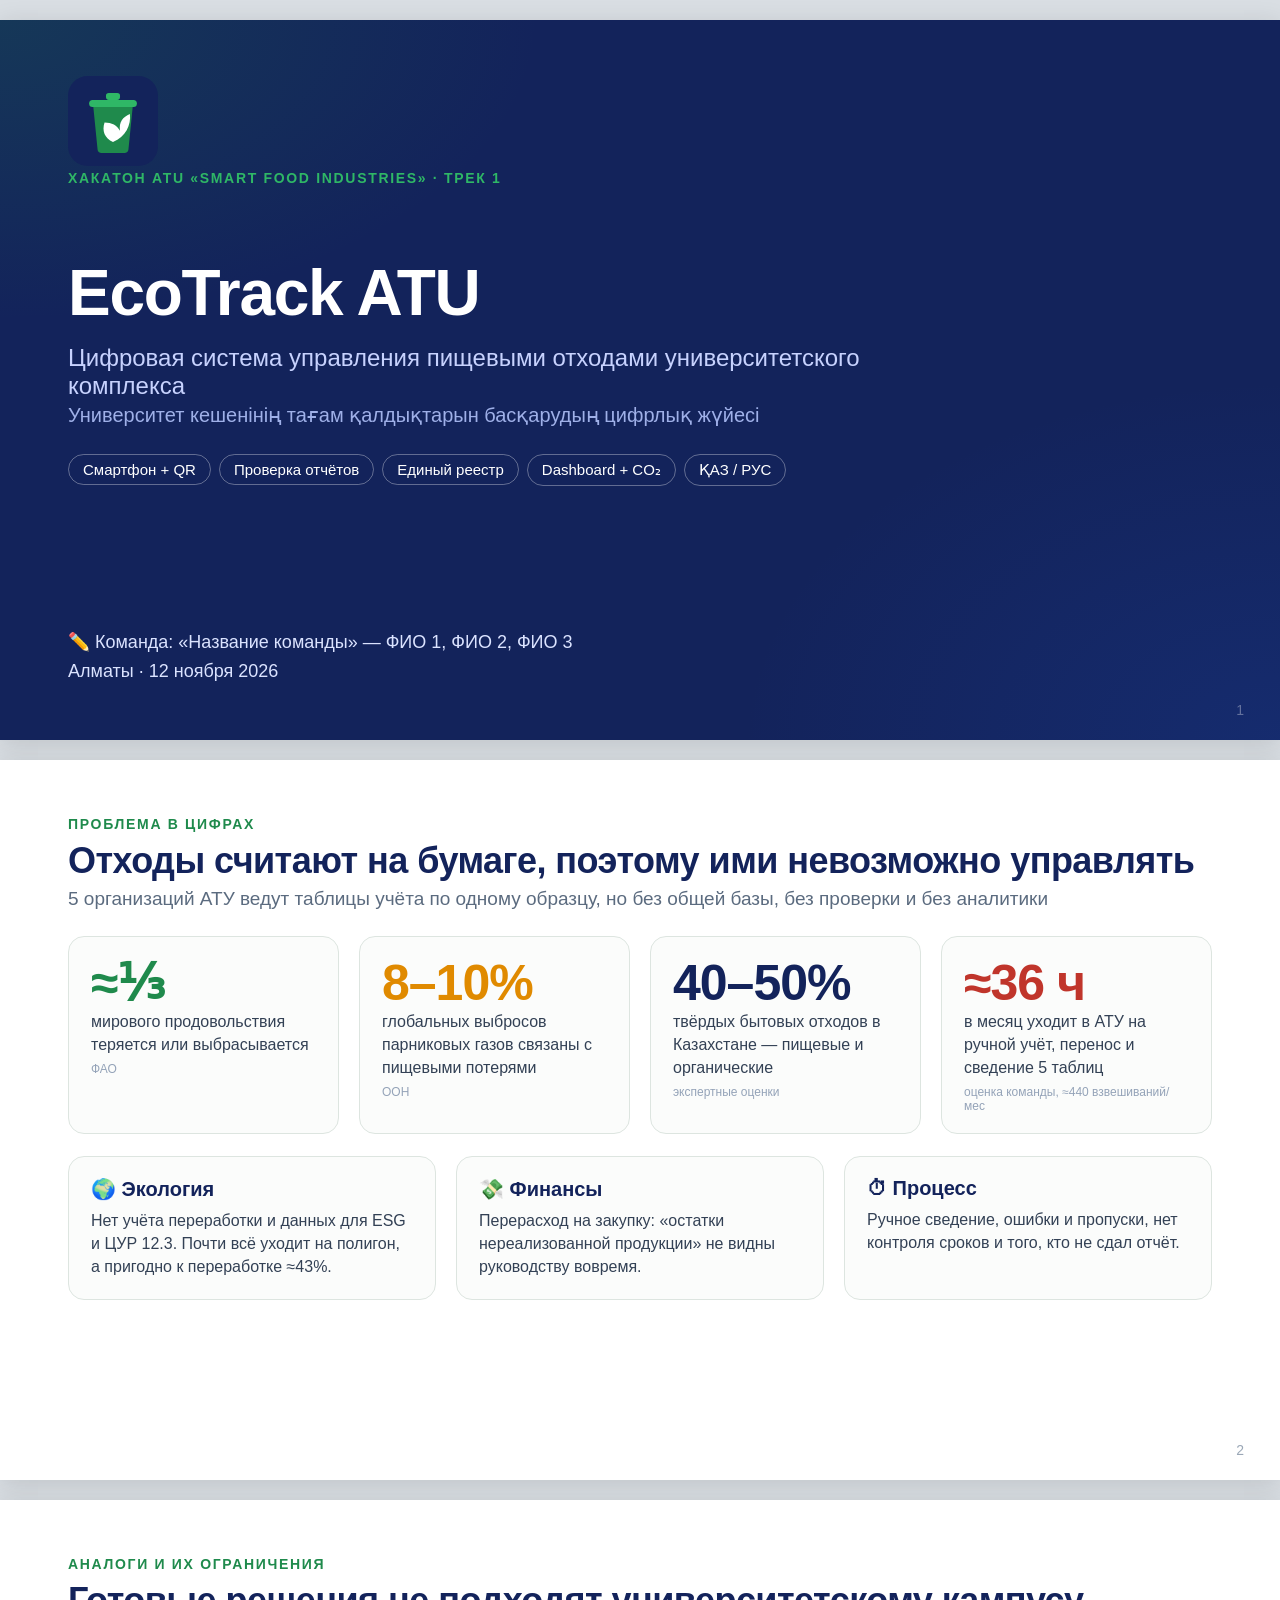
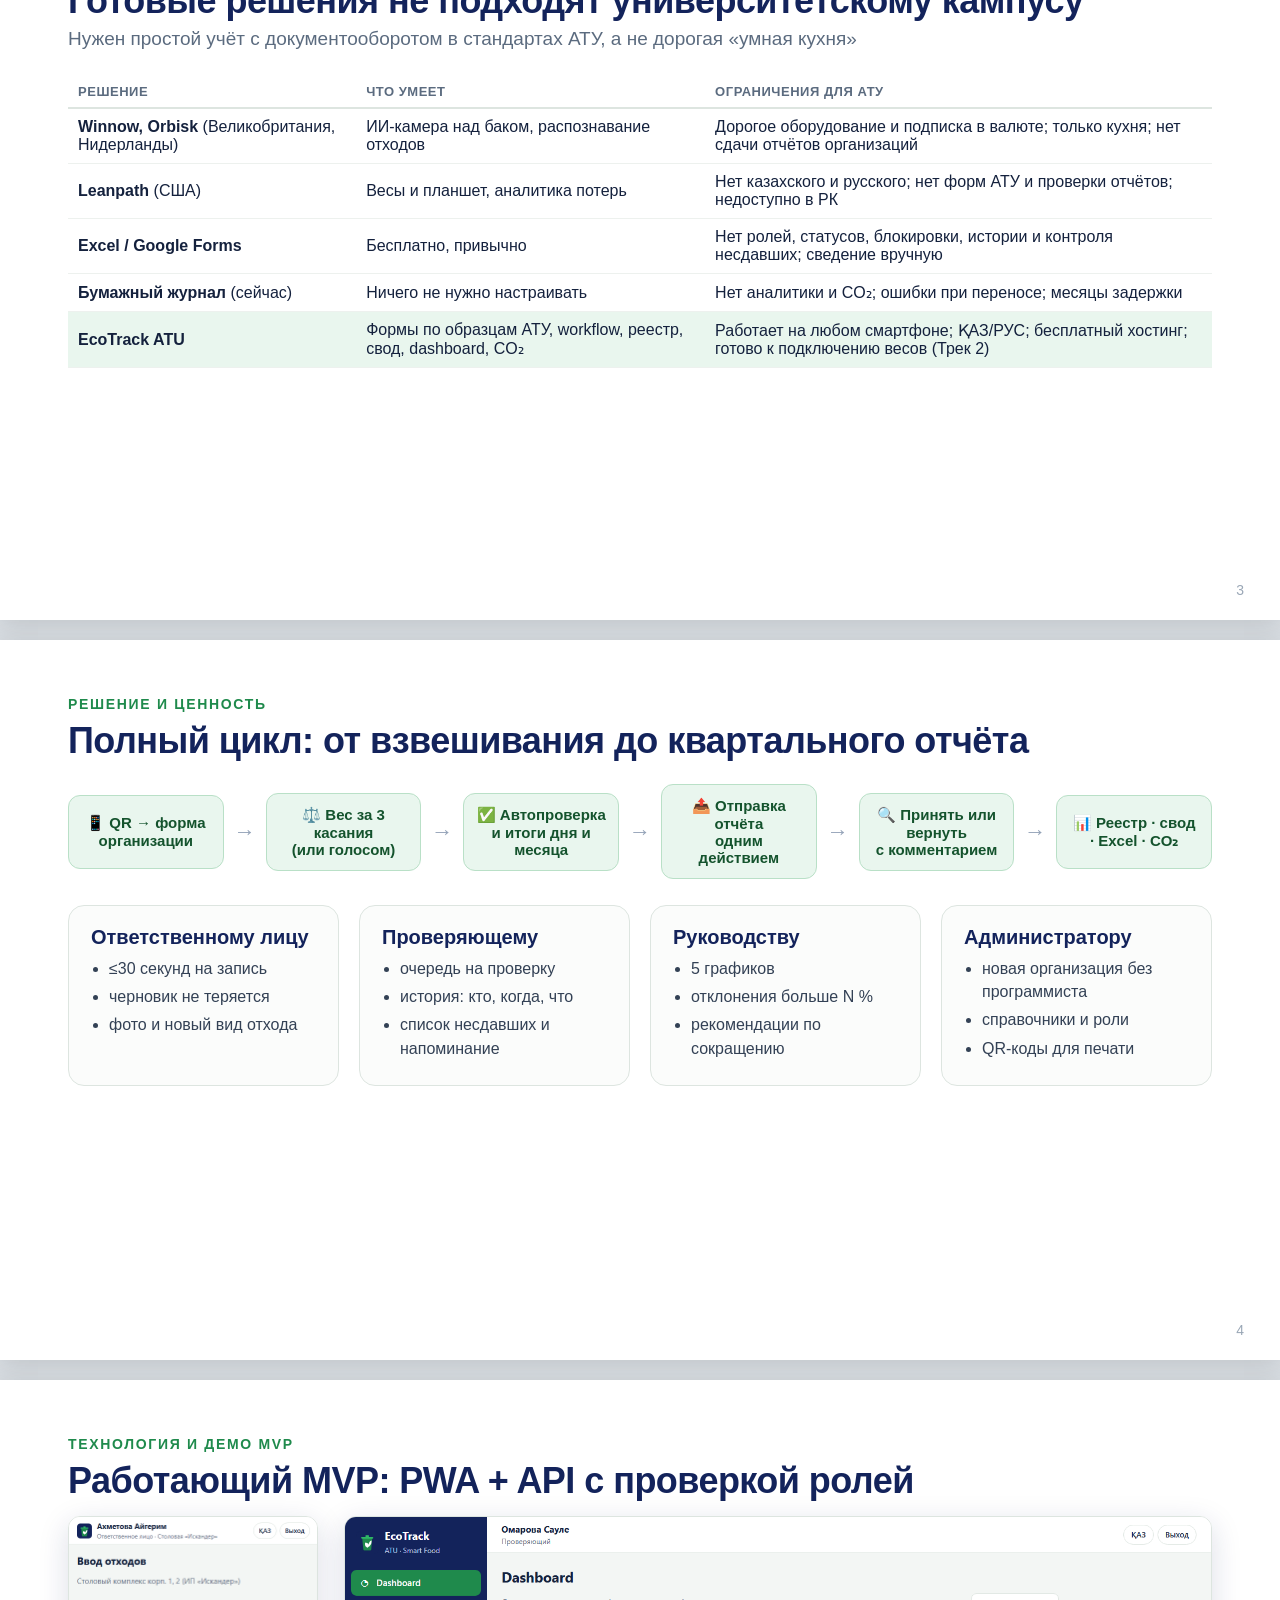
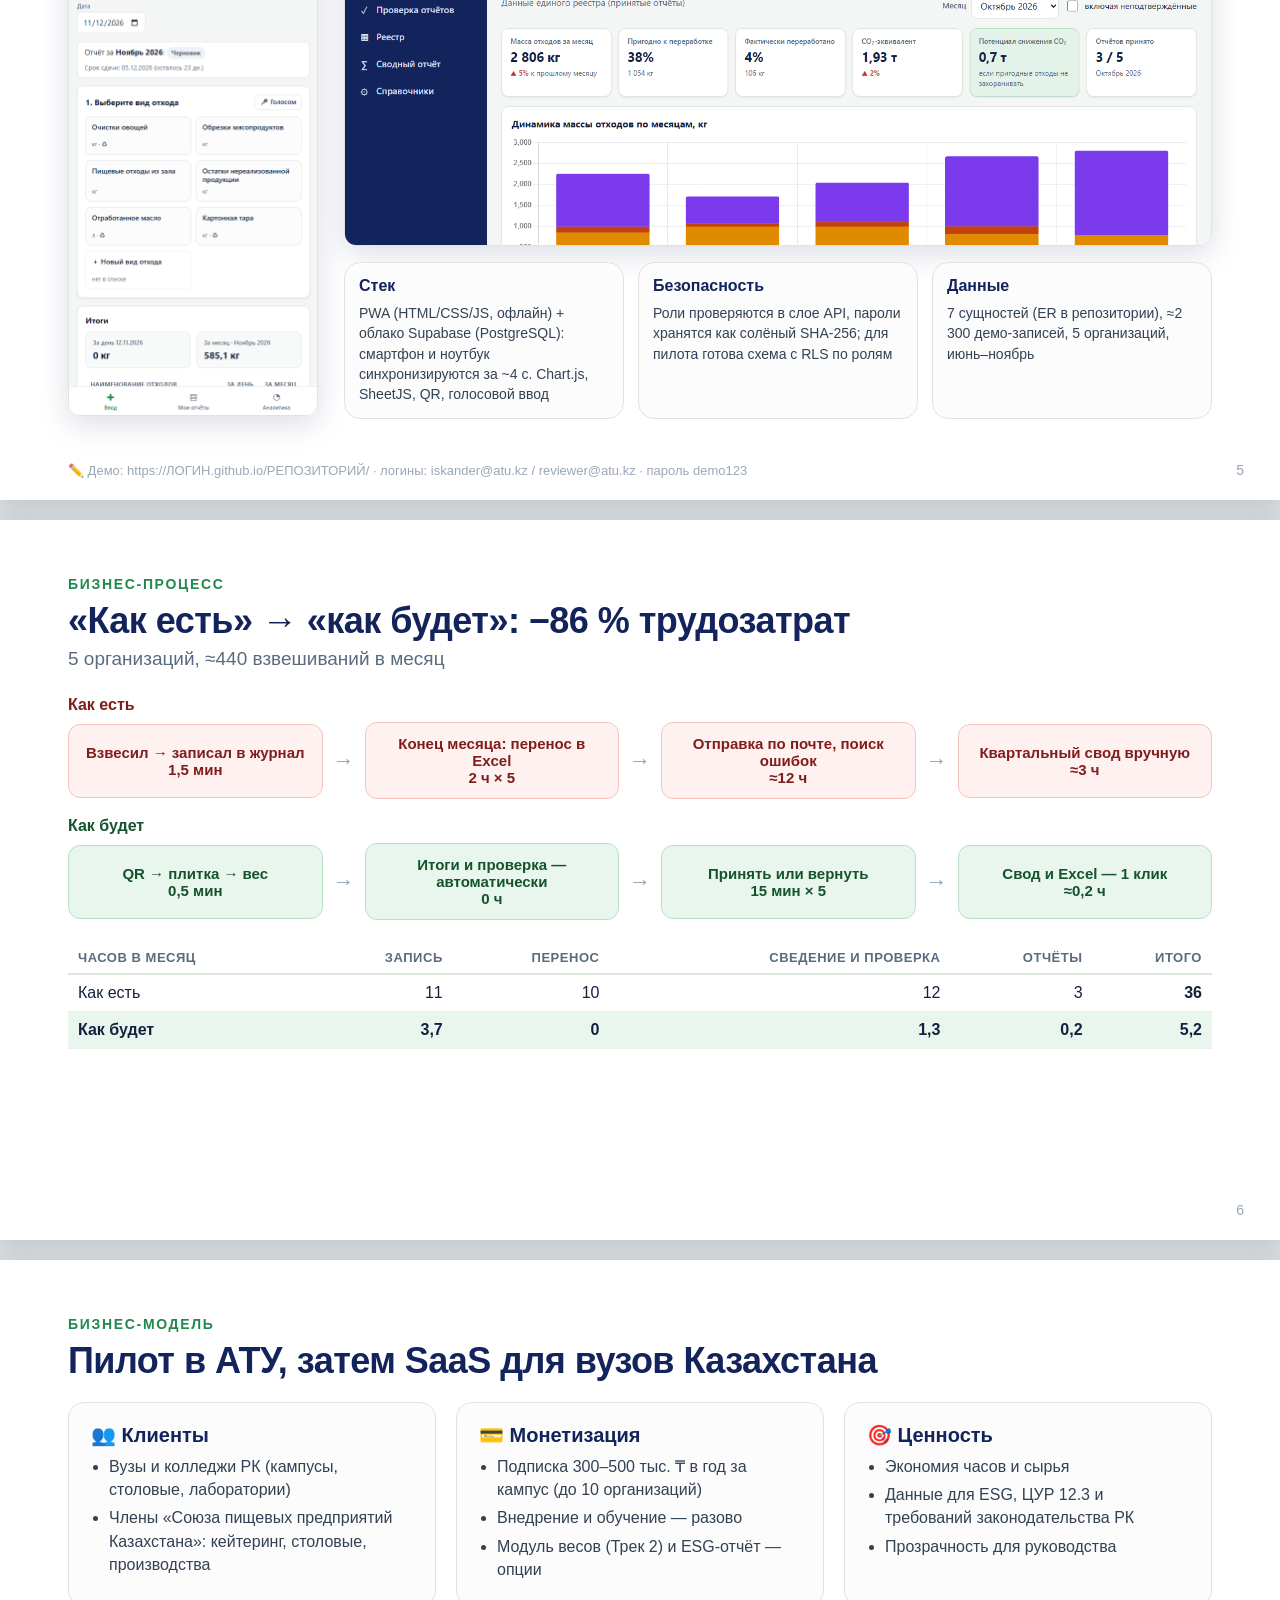
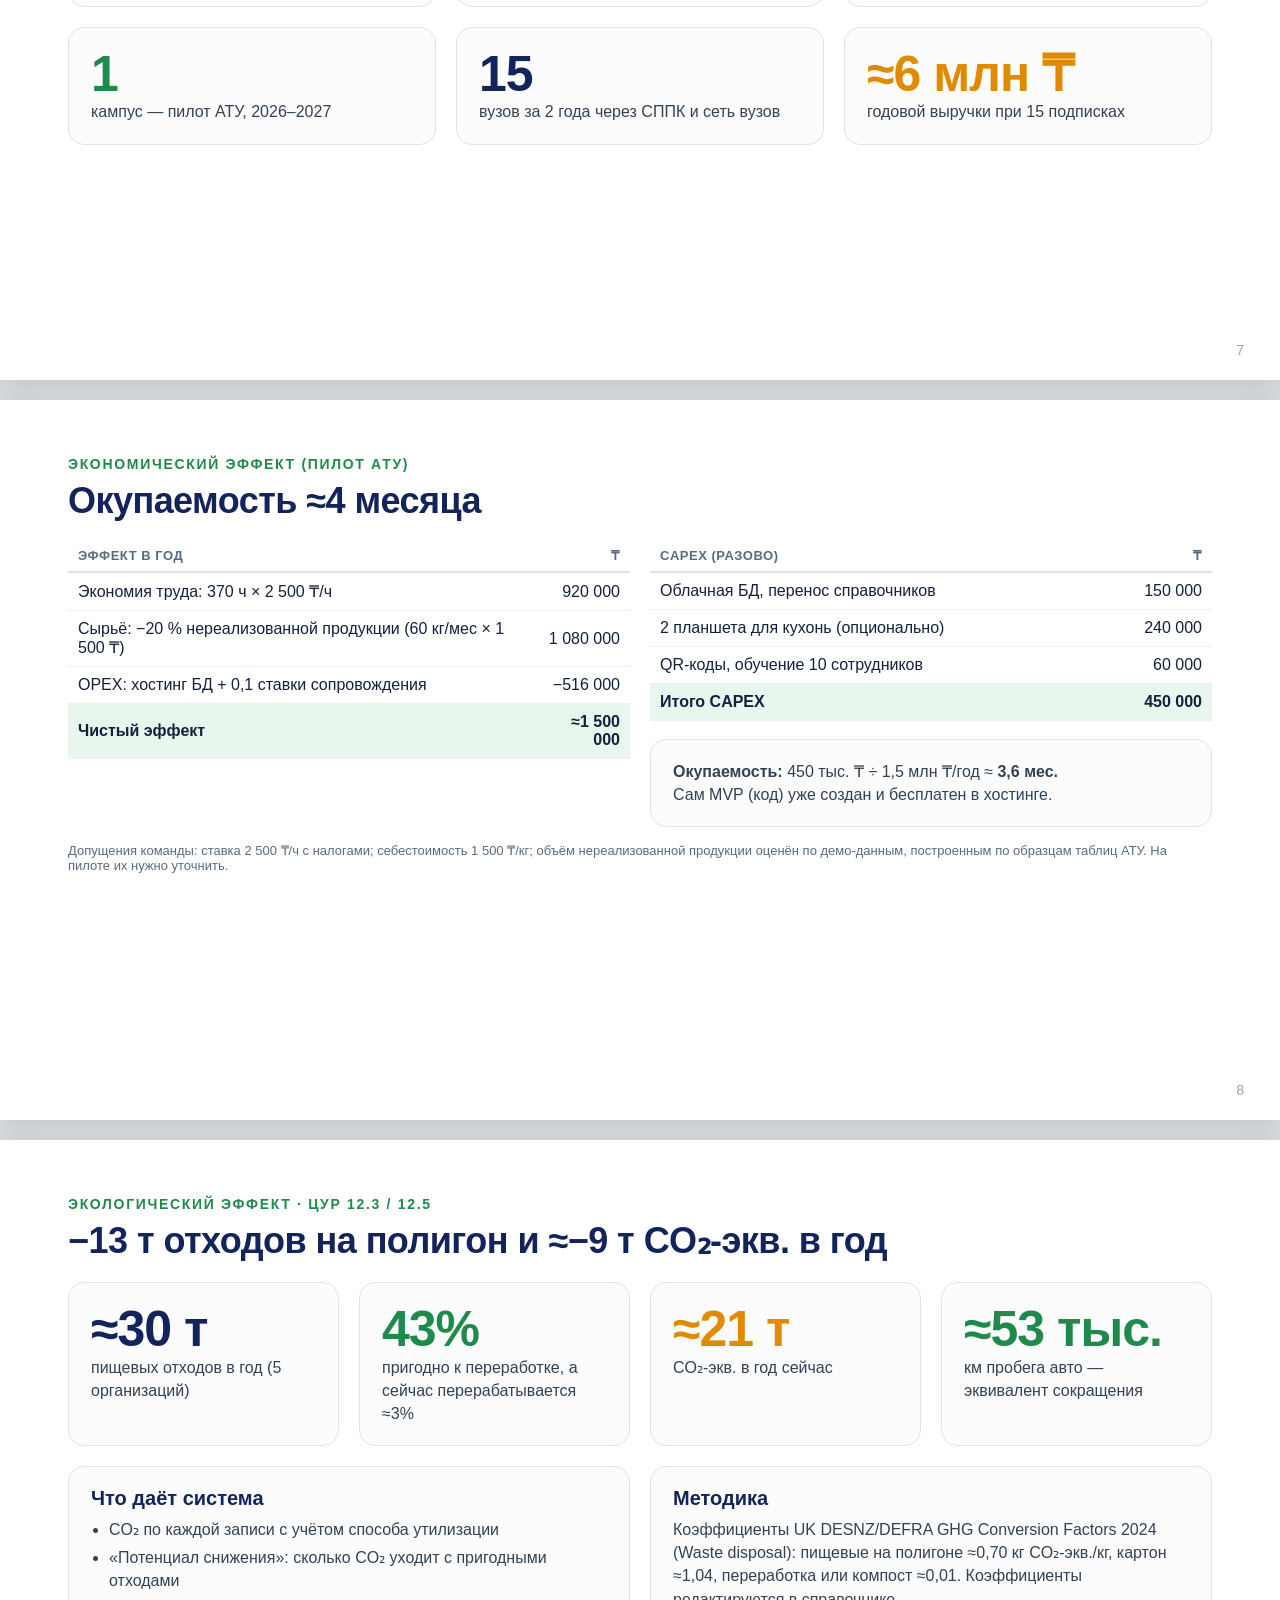
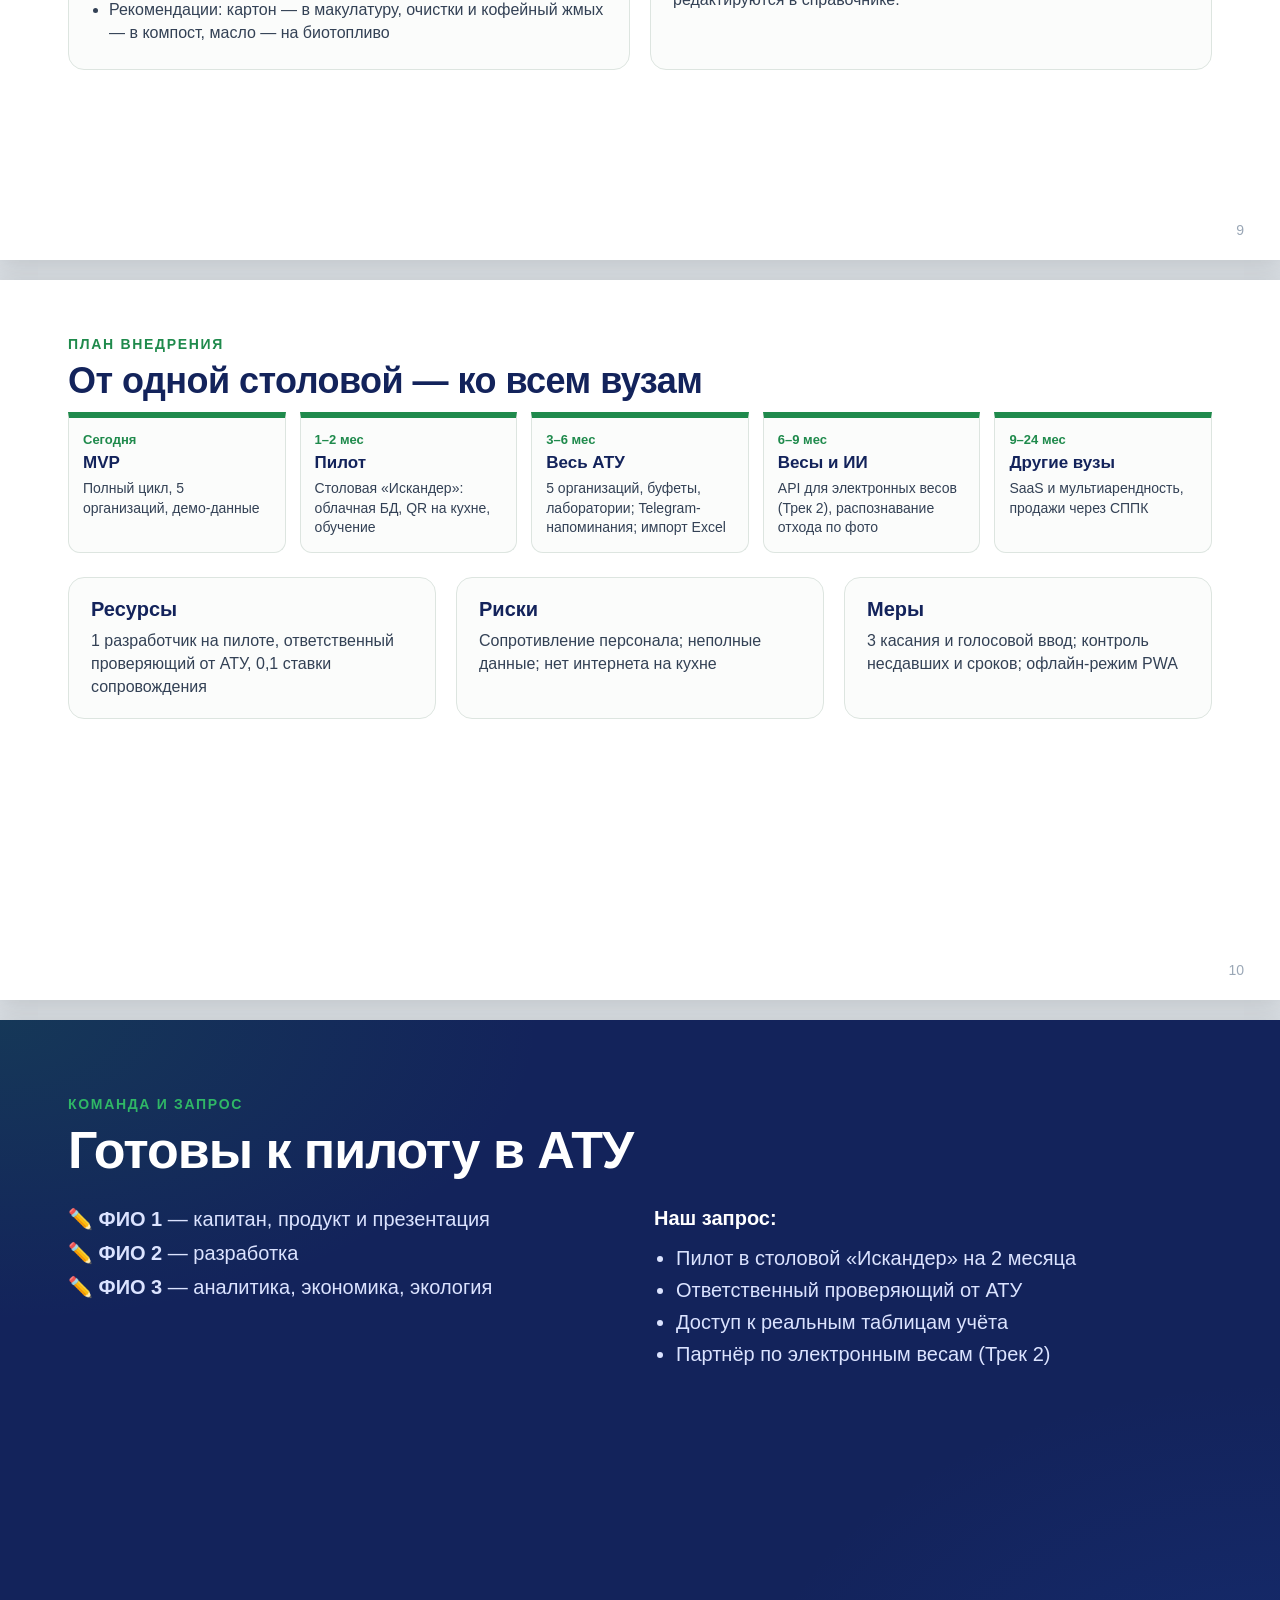
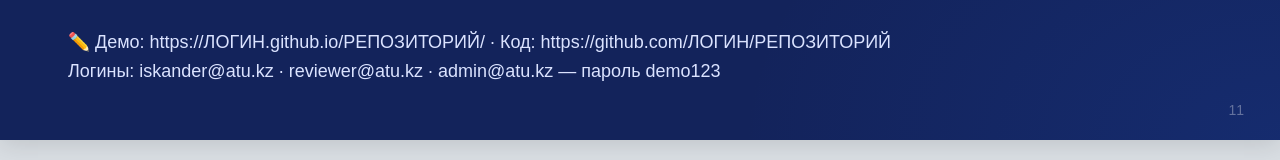
==== presentation/index.html @ b15b96f3 "EcoTrack ATU: MVP цифровой системы учёта пищевых отходов (Трек 1)" ====
<!doctype html>
<html lang="ru">
<head>
<meta charset="utf-8">
<meta name="viewport" content="width=device-width, initial-scale=1">
<title>EcoTrack ATU — презентация</title>
<style>
  /* ✏️ Перед печатью замените ссылки и имена команды (ищите «✏️») */
  @page { size: 1280px 720px; margin: 0; }
  :root { --navy: #13235b; --green: #1f8a4c; --green2: #2fb766; --soft: #e9f6ee; --muted: #5b6b7f; --text: #14213d; --line: #dde5e0; --orange: #e08a00; --red: #c0352b; }
  * { box-sizing: border-box; }
  html, body { margin: 0; background: #d9dee3; color: var(--text); font-family: "Segoe UI", Roboto, Arial, sans-serif; }
  .slide { width: 1280px; height: 720px; margin: 20px auto; background: #fff; position: relative; overflow: hidden; padding: 56px 68px 48px; page-break-after: always; break-after: page; box-shadow: 0 4px 24px rgba(0,0,0,.12); }
  @media print { html, body { background: #fff; } .slide { margin: 0; box-shadow: none; } }
  .slide::after { content: attr(data-n); position: absolute; right: 36px; bottom: 22px; font-size: 14px; color: #9aa7b6; }
  .foot { position: absolute; left: 68px; bottom: 22px; font-size: 13px; color: #9aa7b6; }
  h1 { font-size: 46px; margin: 0 0 14px; letter-spacing: -.02em; }
  h2 { font-size: 36px; margin: 0 0 6px; letter-spacing: -.015em; color: var(--navy); }
  .sub { font-size: 19px; color: var(--muted); margin: 0 0 26px; }
  .kicker { font-size: 14px; font-weight: 700; letter-spacing: .12em; text-transform: uppercase; color: var(--green); margin-bottom: 8px; }
  .grid { display: grid; gap: 20px; }
  .g2 { grid-template-columns: 1fr 1fr; } .g3 { grid-template-columns: repeat(3, 1fr); } .g4 { grid-template-columns: repeat(4, 1fr); }
  .card { border: 1px solid var(--line); border-radius: 16px; padding: 20px 22px; background: #fbfcfb; }
  .card h3 { margin: 0 0 8px; font-size: 20px; color: var(--navy); }
  .card p, .card li { font-size: 16px; line-height: 1.45; margin: 0; color: #334155; }
  .card ul { margin: 0; padding-left: 18px; } .card li { margin-bottom: 5px; }
  .big { font-size: 50px; font-weight: 800; color: var(--green); letter-spacing: -.02em; line-height: 1.05; }
  .big.navy { color: var(--navy); } .big.orange { color: var(--orange); } .big.red { color: var(--red); }
  .src { font-size: 12px; color: #94a3b8; margin-top: 6px; }
  .pill { display: inline-block; padding: 5px 12px; border-radius: 999px; background: var(--soft); color: #166e3b; font-weight: 700; font-size: 14px; margin: 0 6px 6px 0; }
  table { border-collapse: collapse; width: 100%; font-size: 16px; }
  th { text-align: left; font-size: 13px; text-transform: uppercase; letter-spacing: .04em; color: var(--muted); border-bottom: 2px solid var(--line); padding: 8px 10px; }
  td { padding: 9px 10px; border-bottom: 1px solid #edf1ee; }
  td.num, th.num { text-align: right; }
  tr.tot td { font-weight: 800; background: var(--soft); }
  .shot { border-radius: 12px; border: 1px solid var(--line); box-shadow: 0 8px 30px rgba(19,35,91,.15); display: block; }
  .flow { display: flex; align-items: center; gap: 10px; flex-wrap: nowrap; }
  .step { flex: 1; background: var(--soft); border: 1px solid #b9e0c7; border-radius: 12px; padding: 12px; text-align: center; font-size: 15px; font-weight: 600; color: #14532d; min-height: 74px; display: flex; align-items: center; justify-content: center; }
  .step.bad { background: #fff1ef; border-color: #f3c3bc; color: #7f1d1d; }
  .arrow { color: #94a3b8; font-size: 22px; flex: 0 0 auto; }
  /* title */
  .title { background: radial-gradient(900px 500px at 0% 0%, #1f8a4c33, transparent 60%), radial-gradient(900px 600px at 100% 100%, #2563eb22, transparent 60%), var(--navy); color: #fff; }
  .title h1 { color: #fff; font-size: 64px; margin-top: 70px; }
  .title .sub { color: #c7d2fe; font-size: 24px; max-width: 900px; }
  .title .kicker { color: var(--green2); }
  .title .logo { width: 90px; height: 90px; }
  .title .meta { position: absolute; left: 68px; bottom: 54px; font-size: 18px; color: #dbe3ff; line-height: 1.6; }
  .title .badge { display: inline-block; border: 1px solid #ffffff55; border-radius: 999px; padding: 6px 14px; margin-right: 8px; font-size: 15px; color: #fff; }
  .title::after { color: #ffffff55; }
  .timeline { display: grid; grid-template-columns: repeat(5, 1fr); gap: 14px; margin-top: 10px; }
  .tl { border-top: 6px solid var(--green); background: #fbfcfb; border-radius: 0 0 12px 12px; padding: 14px; border-left: 1px solid var(--line); border-right: 1px solid var(--line); border-bottom: 1px solid var(--line); }
  .tl b { display: block; font-size: 17px; color: var(--navy); } .tl .when { font-size: 13px; color: var(--green); font-weight: 700; margin-bottom: 6px; }
  .tl p { font-size: 14px; margin: 6px 0 0; color: #334155; line-height: 1.4; }
  .note { font-size: 13px; color: var(--muted); }
</style>
</head>
<body>

<!-- 1. Титульный -->
<section class="slide title" data-n="1">
  <img class="logo" src="../assets/icon.svg" alt="">
  <div class="kicker">Хакатон ATU «Smart Food Industries» · Трек 1</div>
  <h1>EcoTrack ATU</h1>
  <p class="sub">Цифровая система управления пищевыми отходами университетского комплекса<br><span style="color:#9fb0e8;font-size:20px">Университет кешенінің тағам қалдықтарын басқарудың цифрлық жүйесі</span></p>
  <div style="margin-top:26px"><span class="badge">Смартфон + QR</span><span class="badge">Проверка отчётов</span><span class="badge">Единый реестр</span><span class="badge">Dashboard + CO₂</span><span class="badge">ҚАЗ / РУС</span></div>
  <div class="meta">✏️ Команда: «Название команды» — ФИО 1, ФИО 2, ФИО 3<br>Алматы · 12 ноября 2026</div>
</section>

<!-- 2. Проблема -->
<section class="slide" data-n="2">
  <div class="kicker">Проблема в цифрах</div>
  <h2>Отходы считают на бумаге, поэтому ими невозможно управлять</h2>
  <p class="sub">5 организаций АТУ ведут таблицы учёта по одному образцу, но без общей базы, без проверки и без аналитики</p>
  <div class="grid g4" style="margin-bottom:22px">
    <div class="card"><div class="big">≈⅓</div><p>мирового продовольствия теряется или выбрасывается</p><div class="src">ФАО</div></div>
    <div class="card"><div class="big orange">8–10%</div><p>глобальных выбросов парниковых газов связаны с пищевыми потерями</p><div class="src">ООН</div></div>
    <div class="card"><div class="big navy">40–50%</div><p>твёрдых бытовых отходов в Казахстане — пищевые и органические</p><div class="src">экспертные оценки</div></div>
    <div class="card"><div class="big red">≈36 ч</div><p>в месяц уходит в АТУ на ручной учёт, перенос и сведение 5 таблиц</p><div class="src">оценка команды, ≈440 взвешиваний/мес</div></div>
  </div>
  <div class="grid g3">
    <div class="card"><h3>🌍 Экология</h3><p>Нет учёта переработки и данных для ESG и ЦУР 12.3. Почти всё уходит на полигон, а пригодно к переработке ≈43%.</p></div>
    <div class="card"><h3>💸 Финансы</h3><p>Перерасход на закупку: «остатки нереализованной продукции» не видны руководству вовремя.</p></div>
    <div class="card"><h3>⏱ Процесс</h3><p>Ручное сведение, ошибки и пропуски, нет контроля сроков и того, кто не сдал отчёт.</p></div>
  </div>
</section>

<!-- 3. Аналоги -->
<section class="slide" data-n="3">
  <div class="kicker">Аналоги и их ограничения</div>
  <h2>Готовые решения не подходят университетскому кампусу</h2>
  <p class="sub">Нужен простой учёт с документооборотом в стандартах АТУ, а не дорогая «умная кухня»</p>
  <table>
    <tr><th>Решение</th><th>Что умеет</th><th>Ограничения для АТУ</th></tr>
    <tr><td><b>Winnow, Orbisk</b> (Великобритания, Нидерланды)</td><td>ИИ-камера над баком, распознавание отходов</td><td>Дорогое оборудование и подписка в валюте; только кухня; нет сдачи отчётов организаций</td></tr>
    <tr><td><b>Leanpath</b> (США)</td><td>Весы и планшет, аналитика потерь</td><td>Нет казахского и русского; нет форм АТУ и проверки отчётов; недоступно в РК</td></tr>
    <tr><td><b>Excel / Google Forms</b></td><td>Бесплатно, привычно</td><td>Нет ролей, статусов, блокировки, истории и контроля несдавших; сведение вручную</td></tr>
    <tr><td><b>Бумажный журнал</b> (сейчас)</td><td>Ничего не нужно настраивать</td><td>Нет аналитики и CO₂; ошибки при переносе; месяцы задержки</td></tr>
    <tr style="background:#e9f6ee"><td><b>EcoTrack ATU</b></td><td>Формы по образцам АТУ, workflow, реестр, свод, dashboard, CO₂</td><td>Работает на любом смартфоне; ҚАЗ/РУС; бесплатный хостинг; готово к подключению весов (Трек 2)</td></tr>
  </table>
</section>

<!-- 4. Решение -->
<section class="slide" data-n="4">
  <div class="kicker">Решение и ценность</div>
  <h2>Полный цикл: от взвешивания до квартального отчёта</h2>
  <div class="flow" style="margin:22px 0 26px">
    <div class="step">📱 QR → форма организации</div><div class="arrow">→</div>
    <div class="step">⚖️ Вес за 3 касания<br>(или голосом)</div><div class="arrow">→</div>
    <div class="step">✅ Автопроверка<br>и итоги дня и месяца</div><div class="arrow">→</div>
    <div class="step">📤 Отправка отчёта<br>одним действием</div><div class="arrow">→</div>
    <div class="step">🔍 Принять или вернуть<br>с комментарием</div><div class="arrow">→</div>
    <div class="step">📊 Реестр · свод · Excel · CO₂</div>
  </div>
  <div class="grid g4">
    <div class="card"><h3>Ответственному лицу</h3><ul><li>≤30 секунд на запись</li><li>черновик не теряется</li><li>фото и новый вид отхода</li></ul></div>
    <div class="card"><h3>Проверяющему</h3><ul><li>очередь на проверку</li><li>история: кто, когда, что</li><li>список несдавших и напоминание</li></ul></div>
    <div class="card"><h3>Руководству</h3><ul><li>5 графиков</li><li>отклонения больше N %</li><li>рекомендации по сокращению</li></ul></div>
    <div class="card"><h3>Администратору</h3><ul><li>новая организация без программиста</li><li>справочники и роли</li><li>QR-коды для печати</li></ul></div>
  </div>
</section>

<!-- 5. Технология и MVP -->
<section class="slide" data-n="5">
  <div class="kicker">Технология и демо MVP</div>
  <h2>Работающий MVP: PWA + API с проверкой ролей</h2>
  <div class="grid" style="grid-template-columns: 250px 1fr; gap: 26px; margin-top: 14px">
    <img class="shot" src="img/form.png" style="width:250px;height:500px;object-fit:cover;object-position:top" alt="Форма ввода">
    <div>
      <img class="shot" src="img/dashboard.png" style="width:100%;height:330px;object-fit:cover;object-position:top left" alt="Dashboard">
      <div class="grid g3" style="margin-top:16px;gap:14px">
        <div class="card" style="padding:14px"><h3 style="font-size:16px">Стек</h3><p style="font-size:14px">PWA (HTML/CSS/JS, офлайн) + облако Supabase (PostgreSQL): смартфон и ноутбук синхронизируются за ~4 с. Chart.js, SheetJS, QR, голосовой ввод</p></div>
        <div class="card" style="padding:14px"><h3 style="font-size:16px">Безопасность</h3><p style="font-size:14px">Роли проверяются в слое API, пароли хранятся как солёный SHA-256; для пилота готова схема с RLS по ролям</p></div>
        <div class="card" style="padding:14px"><h3 style="font-size:16px">Данные</h3><p style="font-size:14px">7 сущностей (ER в репозитории), ≈2 300 демо-записей, 5 организаций, июнь–ноябрь</p></div>
      </div>
    </div>
  </div>
  <div class="foot">✏️ Демо: https://ЛОГИН.github.io/РЕПОЗИТОРИЙ/ · логины: iskander@atu.kz / reviewer@atu.kz · пароль demo123</div>
</section>

<!-- 6. Как есть / как будет -->
<section class="slide" data-n="6">
  <div class="kicker">Бизнес-процесс</div>
  <h2>«Как есть» → «как будет»: −86 % трудозатрат</h2>
  <p class="sub">5 организаций, ≈440 взвешиваний в месяц</p>
  <div style="font-weight:700;color:#7f1d1d;margin-bottom:8px">Как есть</div>
  <div class="flow"><div class="step bad">Взвесил → записал в журнал<br>1,5 мин</div><div class="arrow">→</div><div class="step bad">Конец месяца: перенос в Excel<br>2 ч × 5</div><div class="arrow">→</div><div class="step bad">Отправка по почте, поиск ошибок<br>≈12 ч</div><div class="arrow">→</div><div class="step bad">Квартальный свод вручную<br>≈3 ч</div></div>
  <div style="font-weight:700;color:#14532d;margin:18px 0 8px">Как будет</div>
  <div class="flow"><div class="step">QR → плитка → вес<br>0,5 мин</div><div class="arrow">→</div><div class="step">Итоги и проверка — автоматически<br>0 ч</div><div class="arrow">→</div><div class="step">Принять или вернуть<br>15 мин × 5</div><div class="arrow">→</div><div class="step">Свод и Excel — 1 клик<br>≈0,2 ч</div></div>
  <table style="margin-top:22px">
    <tr><th>Часов в месяц</th><th class="num">Запись</th><th class="num">Перенос</th><th class="num">Сведение и проверка</th><th class="num">Отчёты</th><th class="num">Итого</th></tr>
    <tr><td>Как есть</td><td class="num">11</td><td class="num">10</td><td class="num">12</td><td class="num">3</td><td class="num"><b>36</b></td></tr>
    <tr class="tot"><td>Как будет</td><td class="num">3,7</td><td class="num">0</td><td class="num">1,3</td><td class="num">0,2</td><td class="num">5,2</td></tr>
  </table>
</section>

<!-- 7. Бизнес-модель -->
<section class="slide" data-n="7">
  <div class="kicker">Бизнес-модель</div>
  <h2>Пилот в АТУ, затем SaaS для вузов Казахстана</h2>
  <div class="grid g3" style="margin-top:20px">
    <div class="card"><h3>👥 Клиенты</h3><ul><li>Вузы и колледжи РК (кампусы, столовые, лаборатории)</li><li>Члены «Союза пищевых предприятий Казахстана»: кейтеринг, столовые, производства</li></ul></div>
    <div class="card"><h3>💳 Монетизация</h3><ul><li>Подписка 300–500 тыс. ₸ в год за кампус (до 10 организаций)</li><li>Внедрение и обучение — разово</li><li>Модуль весов (Трек 2) и ESG-отчёт — опции</li></ul></div>
    <div class="card"><h3>🎯 Ценность</h3><ul><li>Экономия часов и сырья</li><li>Данные для ESG, ЦУР 12.3 и требований законодательства РК</li><li>Прозрачность для руководства</li></ul></div>
  </div>
  <div class="grid g3" style="margin-top:20px">
    <div class="card"><div class="big">1</div><p>кампус — пилот АТУ, 2026–2027</p></div>
    <div class="card"><div class="big navy">15</div><p>вузов за 2 года через СППК и сеть вузов</p></div>
    <div class="card"><div class="big orange">≈6 млн ₸</div><p>годовой выручки при 15 подписках</p></div>
  </div>
</section>

<!-- 8. Экономический эффект -->
<section class="slide" data-n="8">
  <div class="kicker">Экономический эффект (пилот АТУ)</div>
  <h2>Окупаемость ≈4 месяца</h2>
  <div class="grid g2" style="margin-top:18px">
    <div>
      <table>
        <tr><th>Эффект в год</th><th class="num">₸</th></tr>
        <tr><td>Экономия труда: 370 ч × 2 500 ₸/ч</td><td class="num">920 000</td></tr>
        <tr><td>Сырьё: −20 % нереализованной продукции (60 кг/мес × 1 500 ₸)</td><td class="num">1 080 000</td></tr>
        <tr><td>OPEX: хостинг БД + 0,1 ставки сопровождения</td><td class="num">−516 000</td></tr>
        <tr class="tot"><td>Чистый эффект</td><td class="num">≈1 500 000</td></tr>
      </table>
    </div>
    <div>
      <table>
        <tr><th>CAPEX (разово)</th><th class="num">₸</th></tr>
        <tr><td>Облачная БД, перенос справочников</td><td class="num">150 000</td></tr>
        <tr><td>2 планшета для кухонь (опционально)</td><td class="num">240 000</td></tr>
        <tr><td>QR-коды, обучение 10 сотрудников</td><td class="num">60 000</td></tr>
        <tr class="tot"><td>Итого CAPEX</td><td class="num">450 000</td></tr>
      </table>
      <div class="card" style="margin-top:18px"><p><b>Окупаемость:</b> 450 тыс. ₸ ÷ 1,5 млн ₸/год ≈ <b>3,6 мес.</b><br>Сам MVP (код) уже создан и бесплатен в хостинге.</p></div>
    </div>
  </div>
  <p class="note" style="margin-top:16px">Допущения команды: ставка 2 500 ₸/ч с налогами; себестоимость 1 500 ₸/кг; объём нереализованной продукции оценён по демо-данным, построенным по образцам таблиц АТУ. На пилоте их нужно уточнить.</p>
</section>

<!-- 9. Экологический эффект -->
<section class="slide" data-n="9">
  <div class="kicker">Экологический эффект · ЦУР 12.3 / 12.5</div>
  <h2>−13 т отходов на полигон и ≈−9 т CO₂-экв. в год</h2>
  <div class="grid g4" style="margin:20px 0">
    <div class="card"><div class="big navy">≈30 т</div><p>пищевых отходов в год (5 организаций)</p></div>
    <div class="card"><div class="big">43%</div><p>пригодно к переработке, а сейчас перерабатывается ≈3%</p></div>
    <div class="card"><div class="big orange">≈21 т</div><p>CO₂-экв. в год сейчас</p></div>
    <div class="card"><div class="big">≈53 тыс.</div><p>км пробега авто — эквивалент сокращения</p></div>
  </div>
  <div class="grid g2">
    <div class="card"><h3>Что даёт система</h3><ul><li>CO₂ по каждой записи с учётом способа утилизации</li><li>«Потенциал снижения»: сколько CO₂ уходит с пригодными отходами</li><li>Рекомендации: картон — в макулатуру, очистки и кофейный жмых — в компост, масло — на биотопливо</li></ul></div>
    <div class="card"><h3>Методика</h3><p>Коэффициенты UK DESNZ/DEFRA GHG Conversion Factors 2024 (Waste disposal): пищевые на полигоне ≈0,70 кг CO₂-экв./кг, картон ≈1,04, переработка или компост ≈0,01. Коэффициенты редактируются в справочнике.</p></div>
  </div>
</section>

<!-- 10. План внедрения -->
<section class="slide" data-n="10">
  <div class="kicker">План внедрения</div>
  <h2>От одной столовой — ко всем вузам</h2>
  <div class="timeline">
    <div class="tl"><div class="when">Сегодня</div><b>MVP</b><p>Полный цикл, 5 организаций, демо-данные</p></div>
    <div class="tl"><div class="when">1–2 мес</div><b>Пилот</b><p>Столовая «Искандер»: облачная БД, QR на кухне, обучение</p></div>
    <div class="tl"><div class="when">3–6 мес</div><b>Весь АТУ</b><p>5 организаций, буфеты, лаборатории; Telegram-напоминания; импорт Excel</p></div>
    <div class="tl"><div class="when">6–9 мес</div><b>Весы и ИИ</b><p>API для электронных весов (Трек 2), распознавание отхода по фото</p></div>
    <div class="tl"><div class="when">9–24 мес</div><b>Другие вузы</b><p>SaaS и мультиарендность, продажи через СППК</p></div>
  </div>
  <div class="grid g3" style="margin-top:24px">
    <div class="card"><h3>Ресурсы</h3><p>1 разработчик на пилоте, ответственный проверяющий от АТУ, 0,1 ставки сопровождения</p></div>
    <div class="card"><h3>Риски</h3><p>Сопротивление персонала; неполные данные; нет интернета на кухне</p></div>
    <div class="card"><h3>Меры</h3><p>3 касания и голосовой ввод; контроль несдавших и сроков; офлайн-режим PWA</p></div>
  </div>
</section>

<!-- 11. Команда и запрос -->
<section class="slide title" data-n="11">
  <div class="kicker" style="margin-top:20px">Команда и запрос</div>
  <h1 style="margin-top:6px;font-size:52px">Готовы к пилоту в АТУ</h1>
  <div class="grid g2" style="margin-top:22px;gap:28px">
    <div style="font-size:20px;line-height:1.7;color:#dbe3ff">
      ✏️ <b>ФИО 1</b> — капитан, продукт и презентация<br>
      ✏️ <b>ФИО 2</b> — разработка<br>
      ✏️ <b>ФИО 3</b> — аналитика, экономика, экология
    </div>
    <div style="font-size:20px;line-height:1.6;color:#fff">
      <b>Наш запрос:</b>
      <ul style="margin:8px 0 0;padding-left:22px;color:#dbe3ff">
        <li>Пилот в столовой «Искандер» на 2 месяца</li>
        <li>Ответственный проверяющий от АТУ</li>
        <li>Доступ к реальным таблицам учёта</li>
        <li>Партнёр по электронным весам (Трек 2)</li>
      </ul>
    </div>
  </div>
  <div class="meta">✏️ Демо: https://ЛОГИН.github.io/РЕПОЗИТОРИЙ/ · Код: https://github.com/ЛОГИН/РЕПОЗИТОРИЙ<br>Логины: iskander@atu.kz · reviewer@atu.kz · admin@atu.kz — пароль demo123</div>
</section>

</body>
</html>
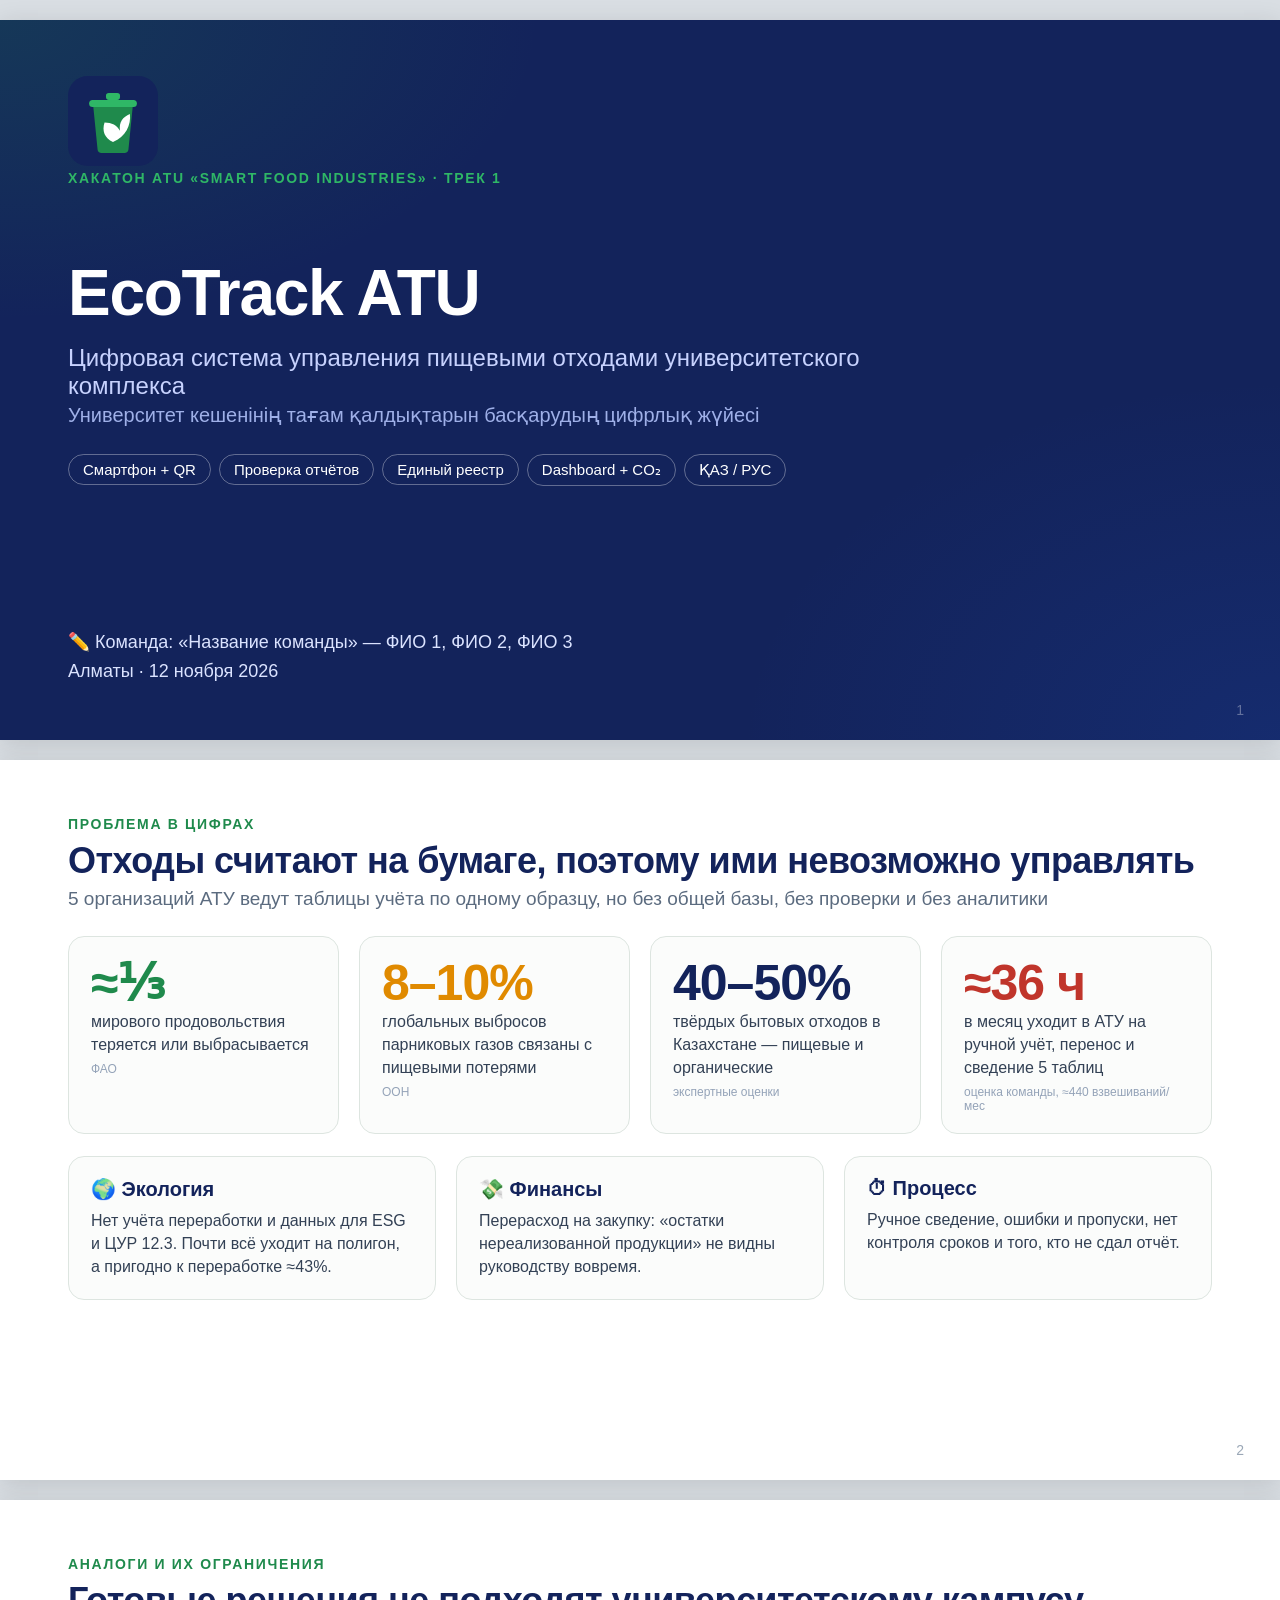
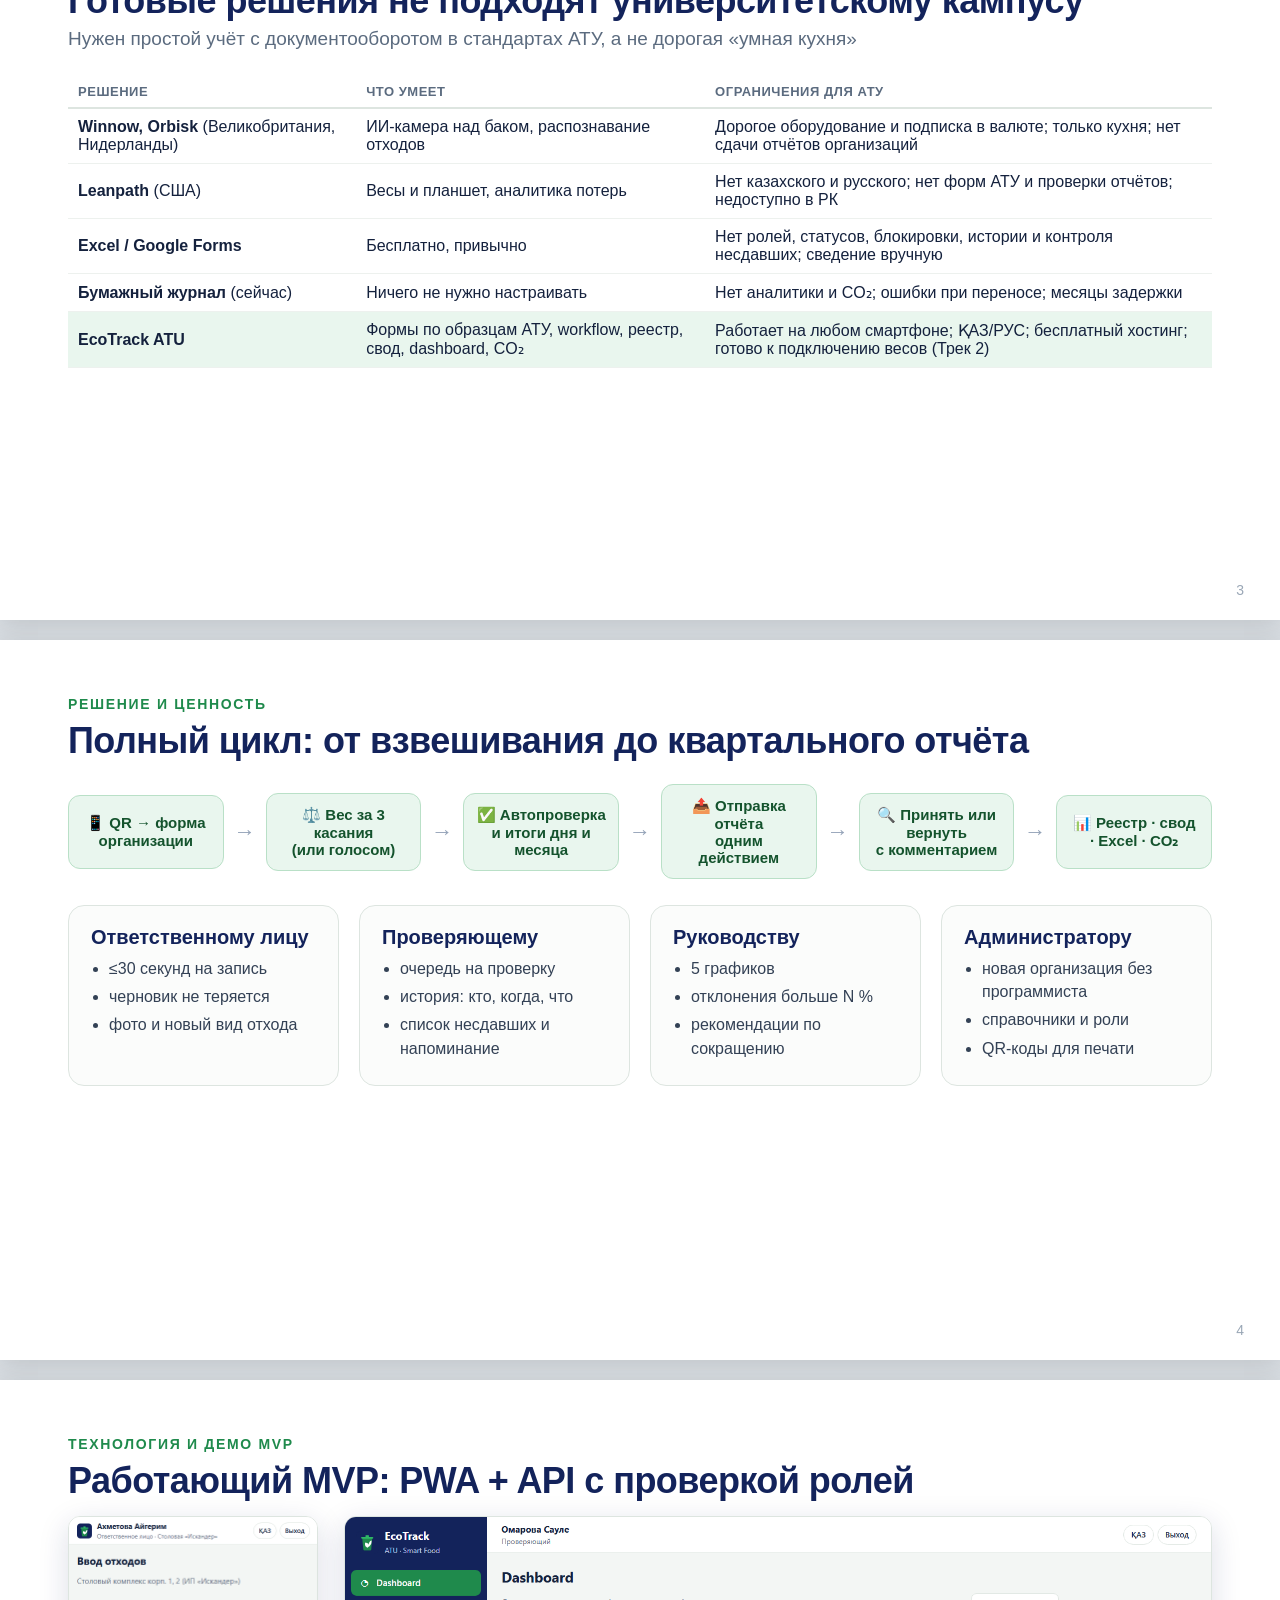
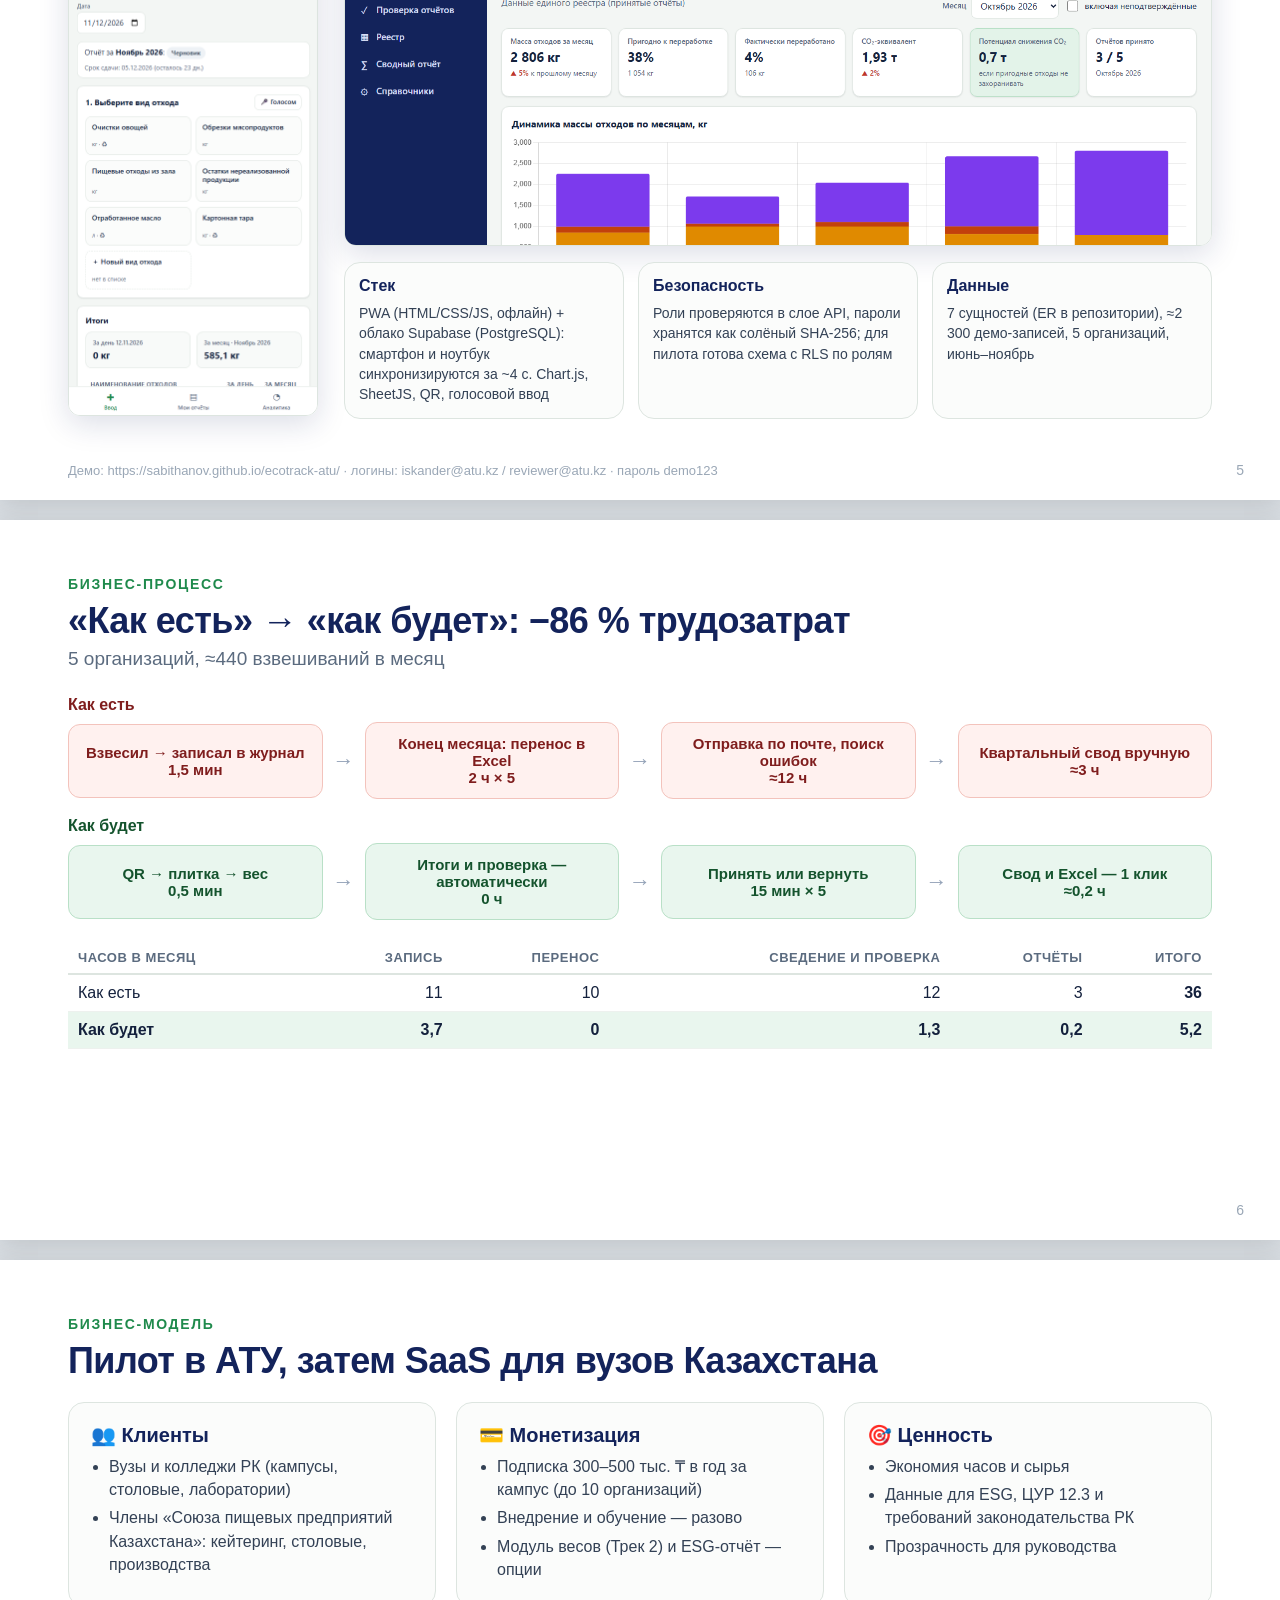
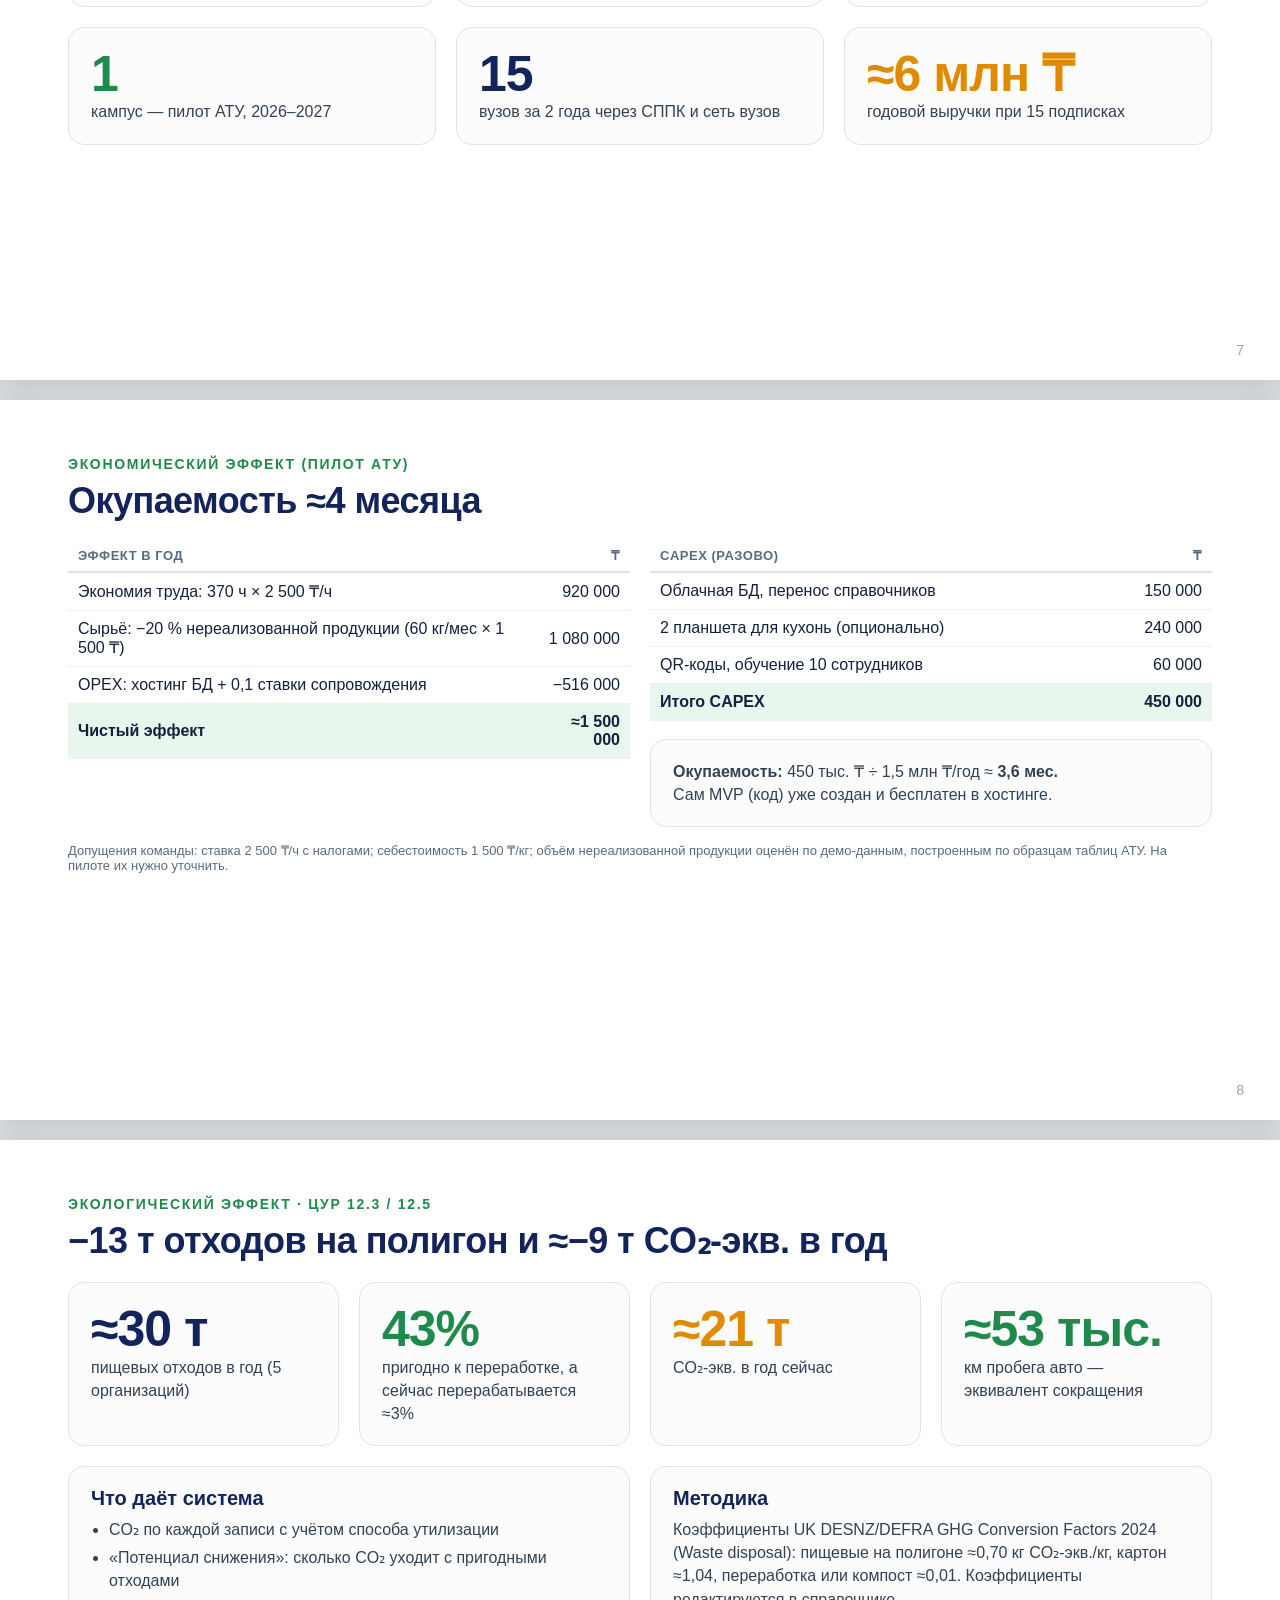
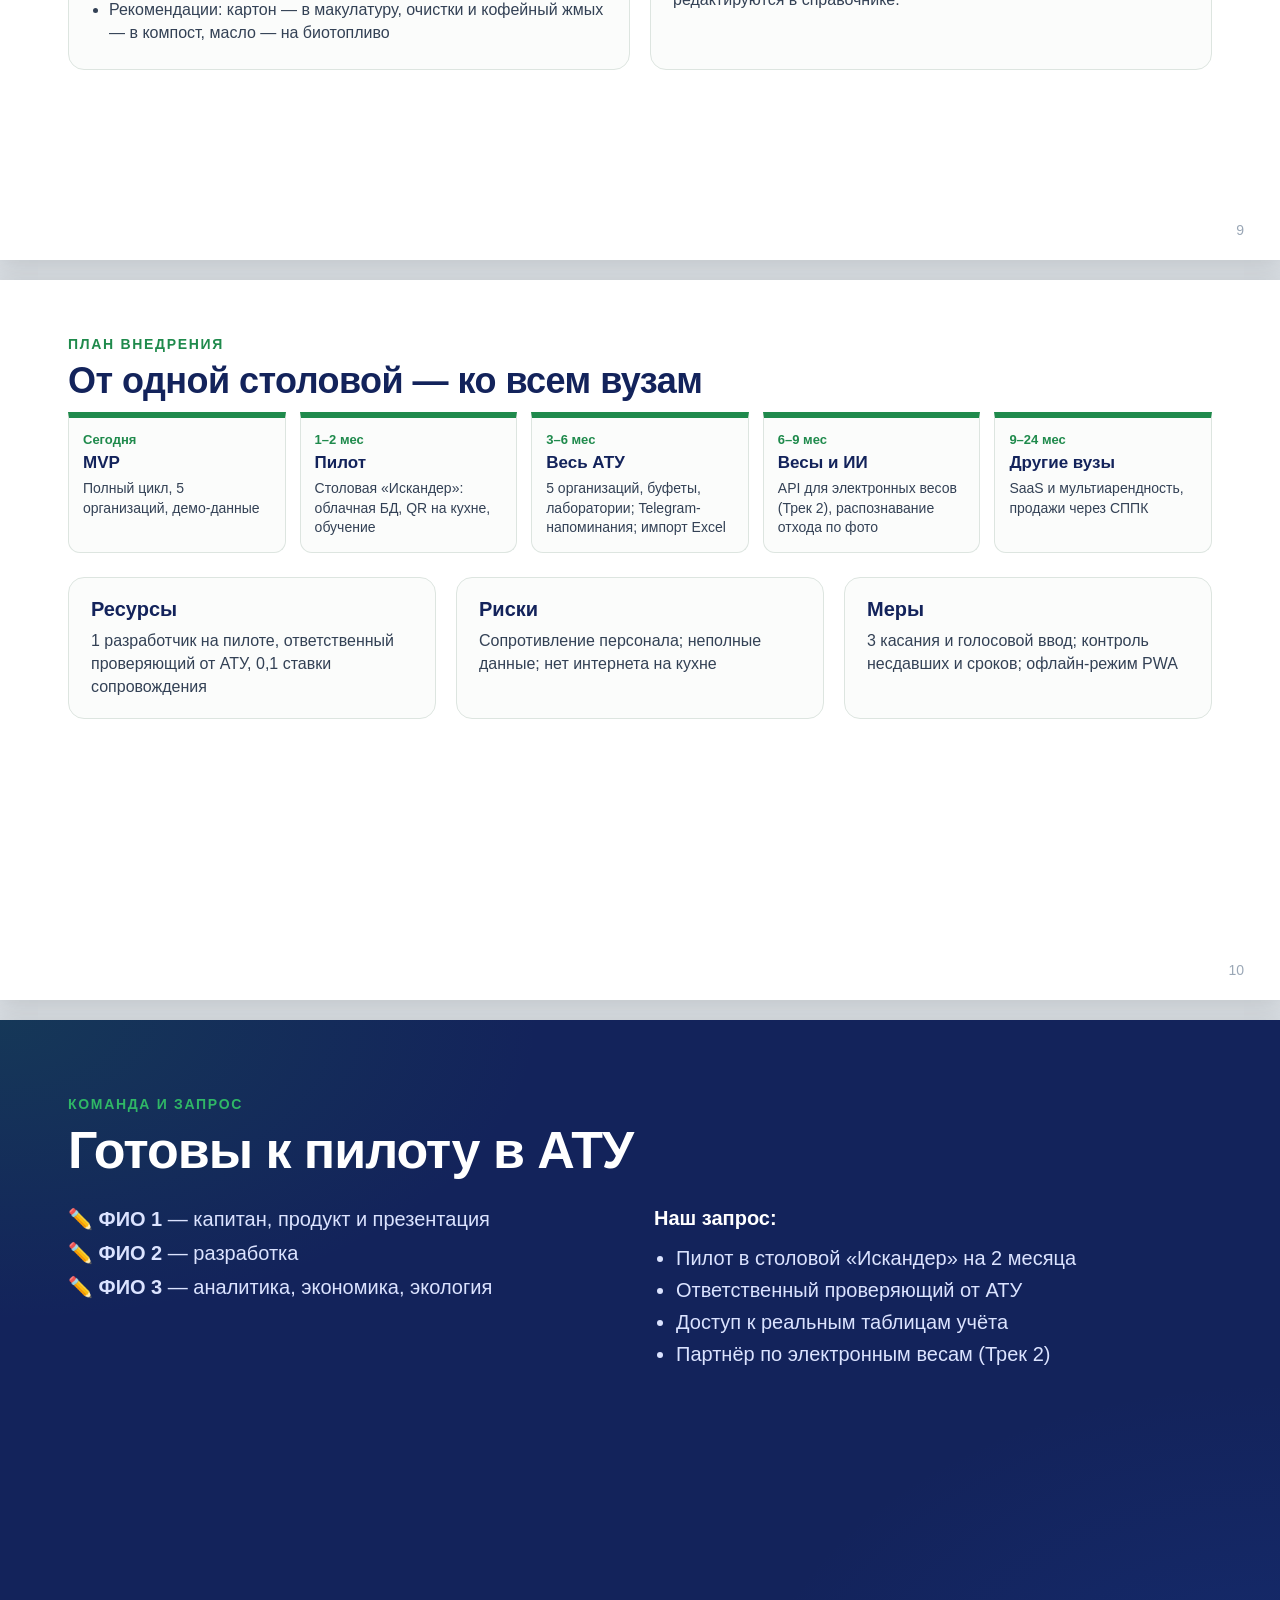
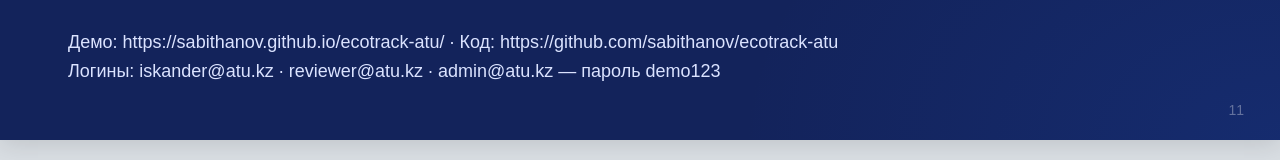
==== commit 816cf116: "Ссылки на демо и репозиторий" ====
--- a/presentation/index.html
+++ b/presentation/index.html
@@ -134,7 +134,7 @@
       </div>
     </div>
   </div>
-  <div class="foot">✏️ Демо: https://ЛОГИН.github.io/РЕПОЗИТОРИЙ/ · логины: iskander@atu.kz / reviewer@atu.kz · пароль demo123</div>
+  <div class="foot">Демо: https://sabithanov.github.io/ecotrack-atu/ · логины: iskander@atu.kz / reviewer@atu.kz · пароль demo123</div>
 </section>
 
 <!-- 6. Как есть / как будет -->
@@ -251,7 +251,7 @@
       </ul>
     </div>
   </div>
-  <div class="meta">✏️ Демо: https://ЛОГИН.github.io/РЕПОЗИТОРИЙ/ · Код: https://github.com/ЛОГИН/РЕПОЗИТОРИЙ<br>Логины: iskander@atu.kz · reviewer@atu.kz · admin@atu.kz — пароль demo123</div>
+  <div class="meta">Демо: https://sabithanov.github.io/ecotrack-atu/ · Код: https://github.com/sabithanov/ecotrack-atu<br>Логины: iskander@atu.kz · reviewer@atu.kz · admin@atu.kz — пароль demo123</div>
 </section>
 
 </body>
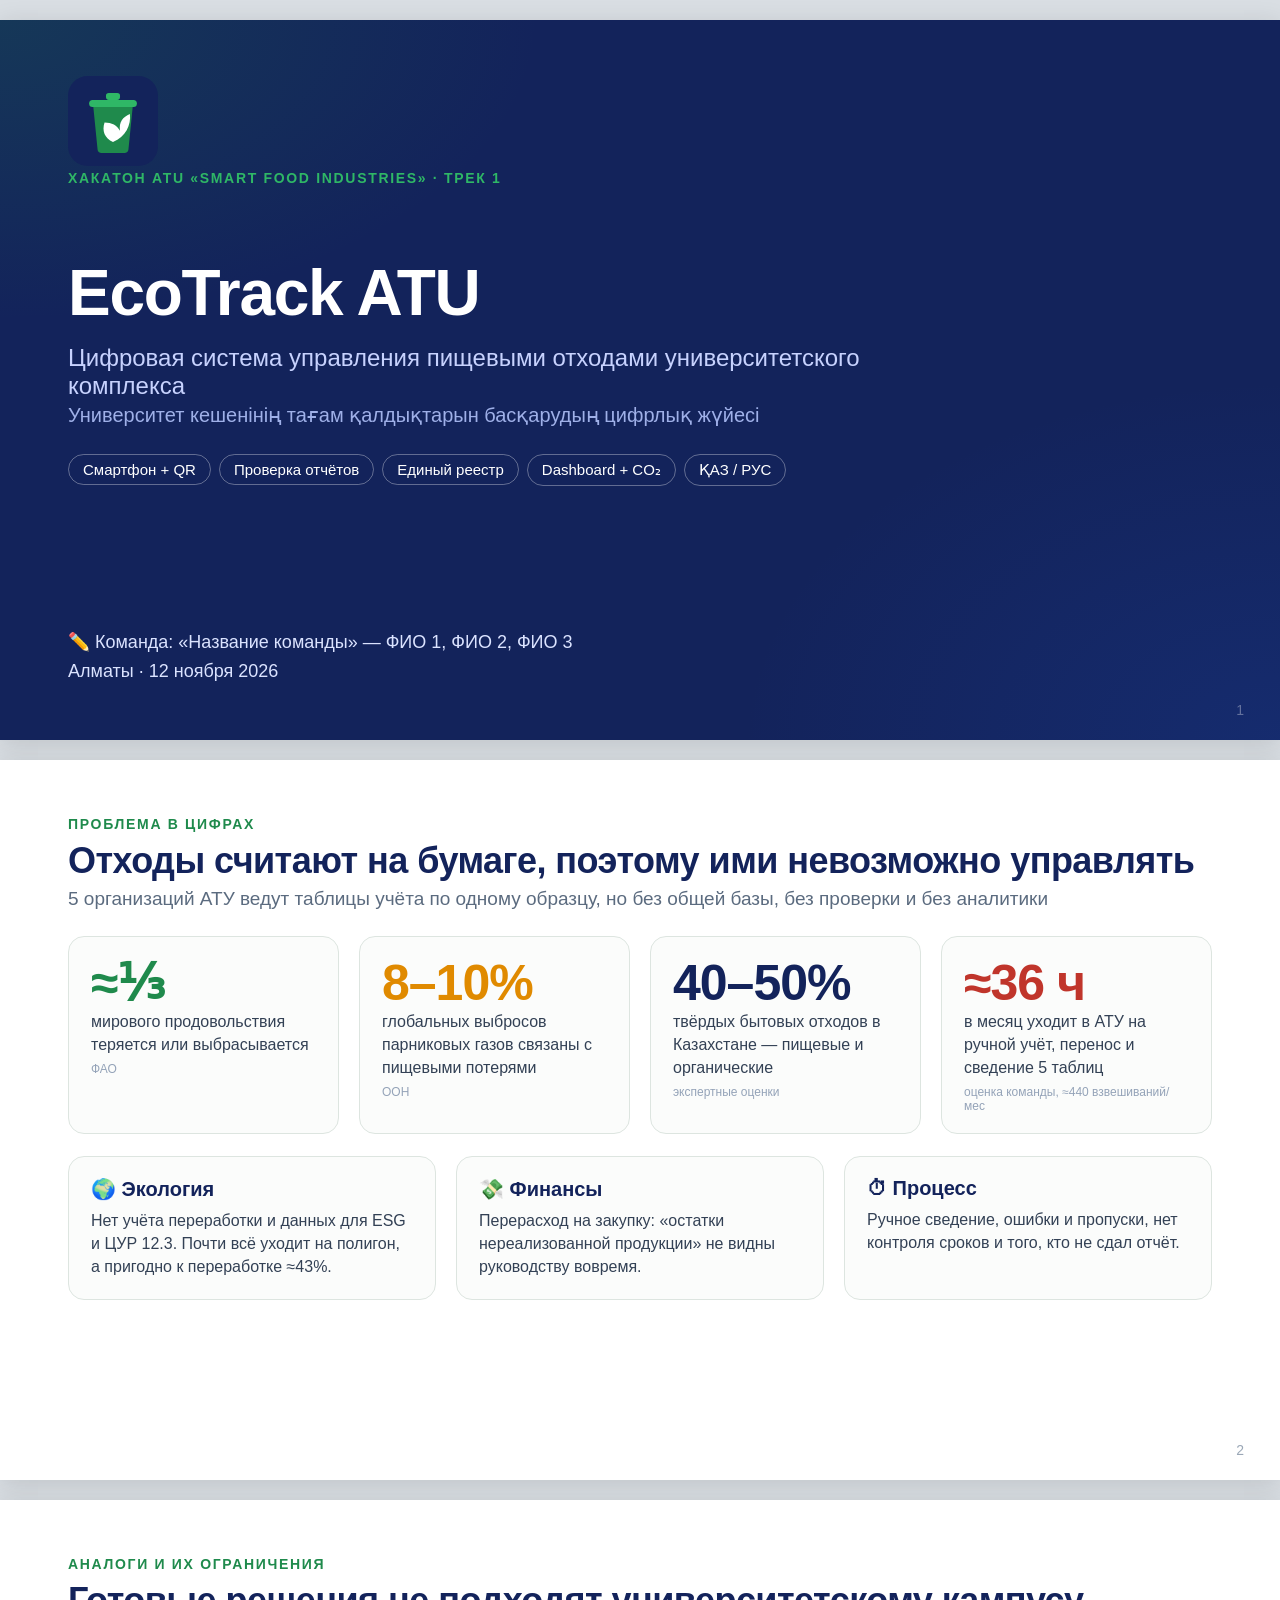
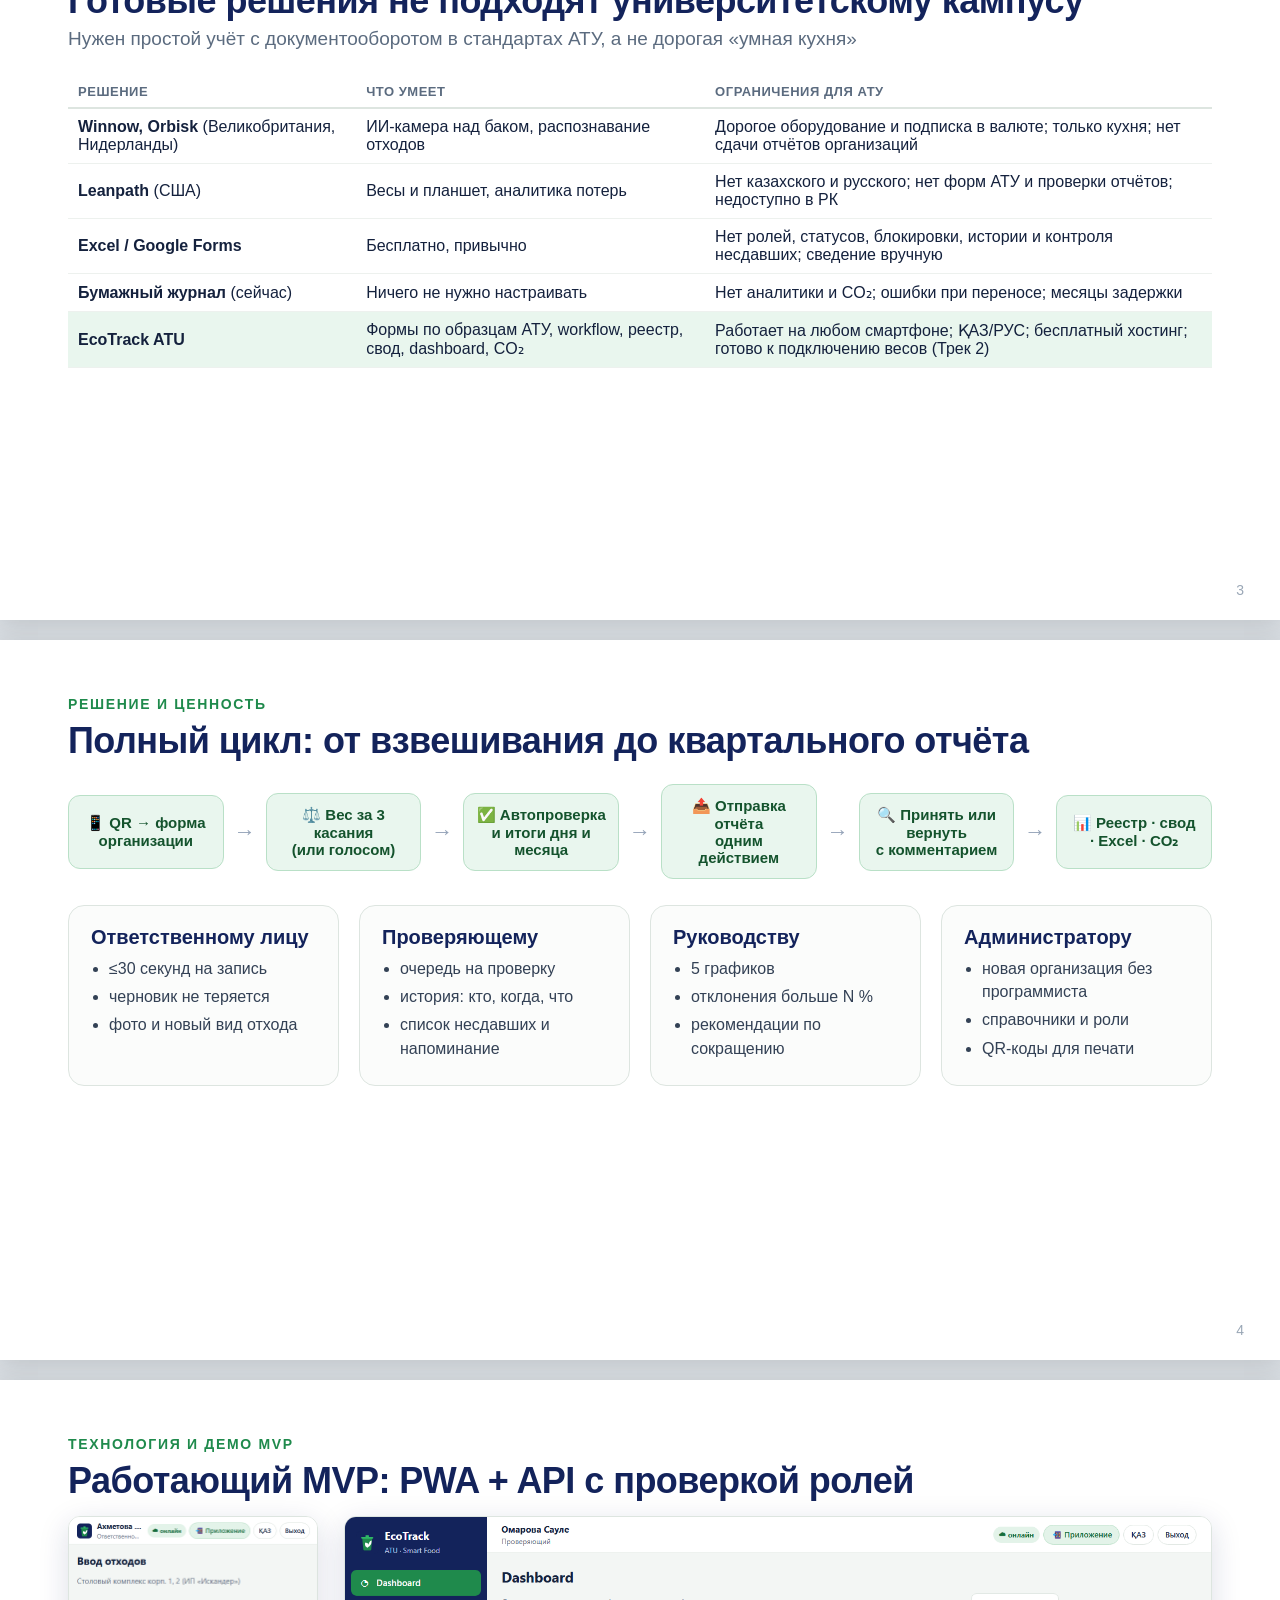
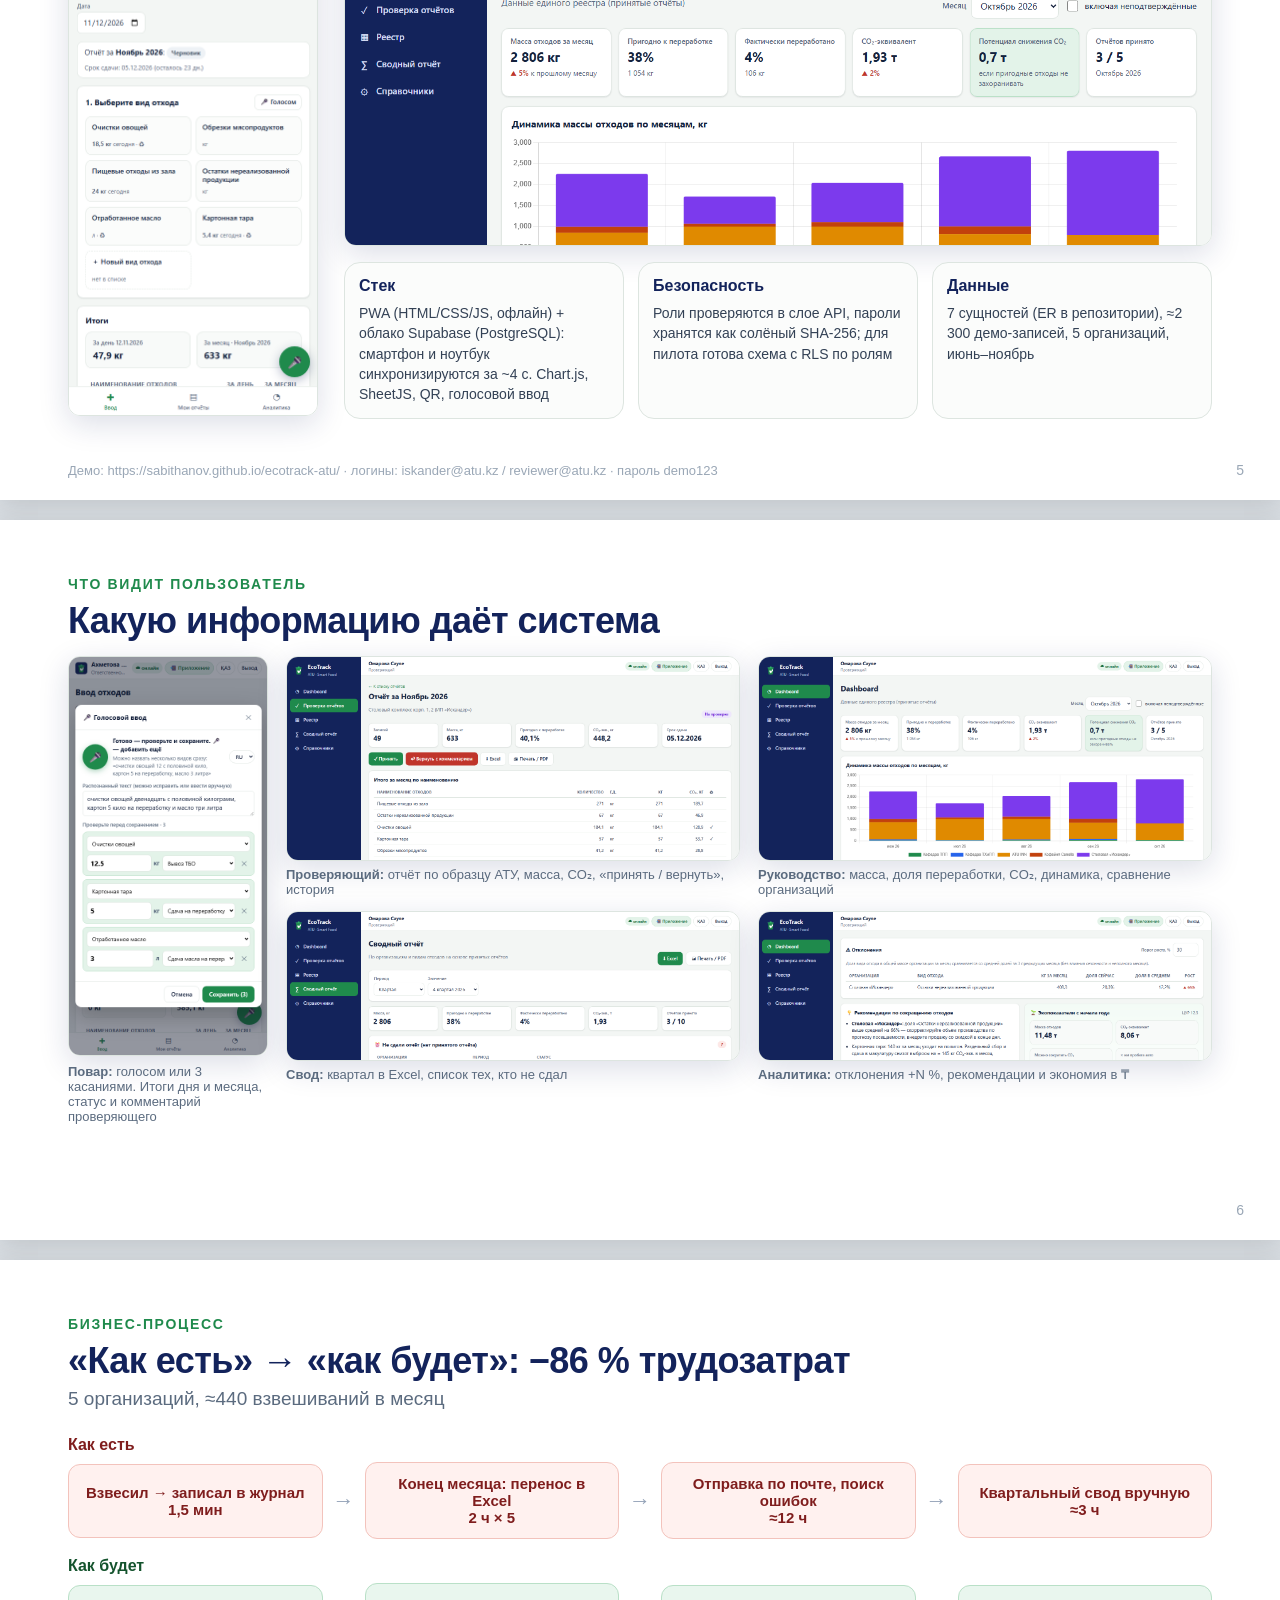
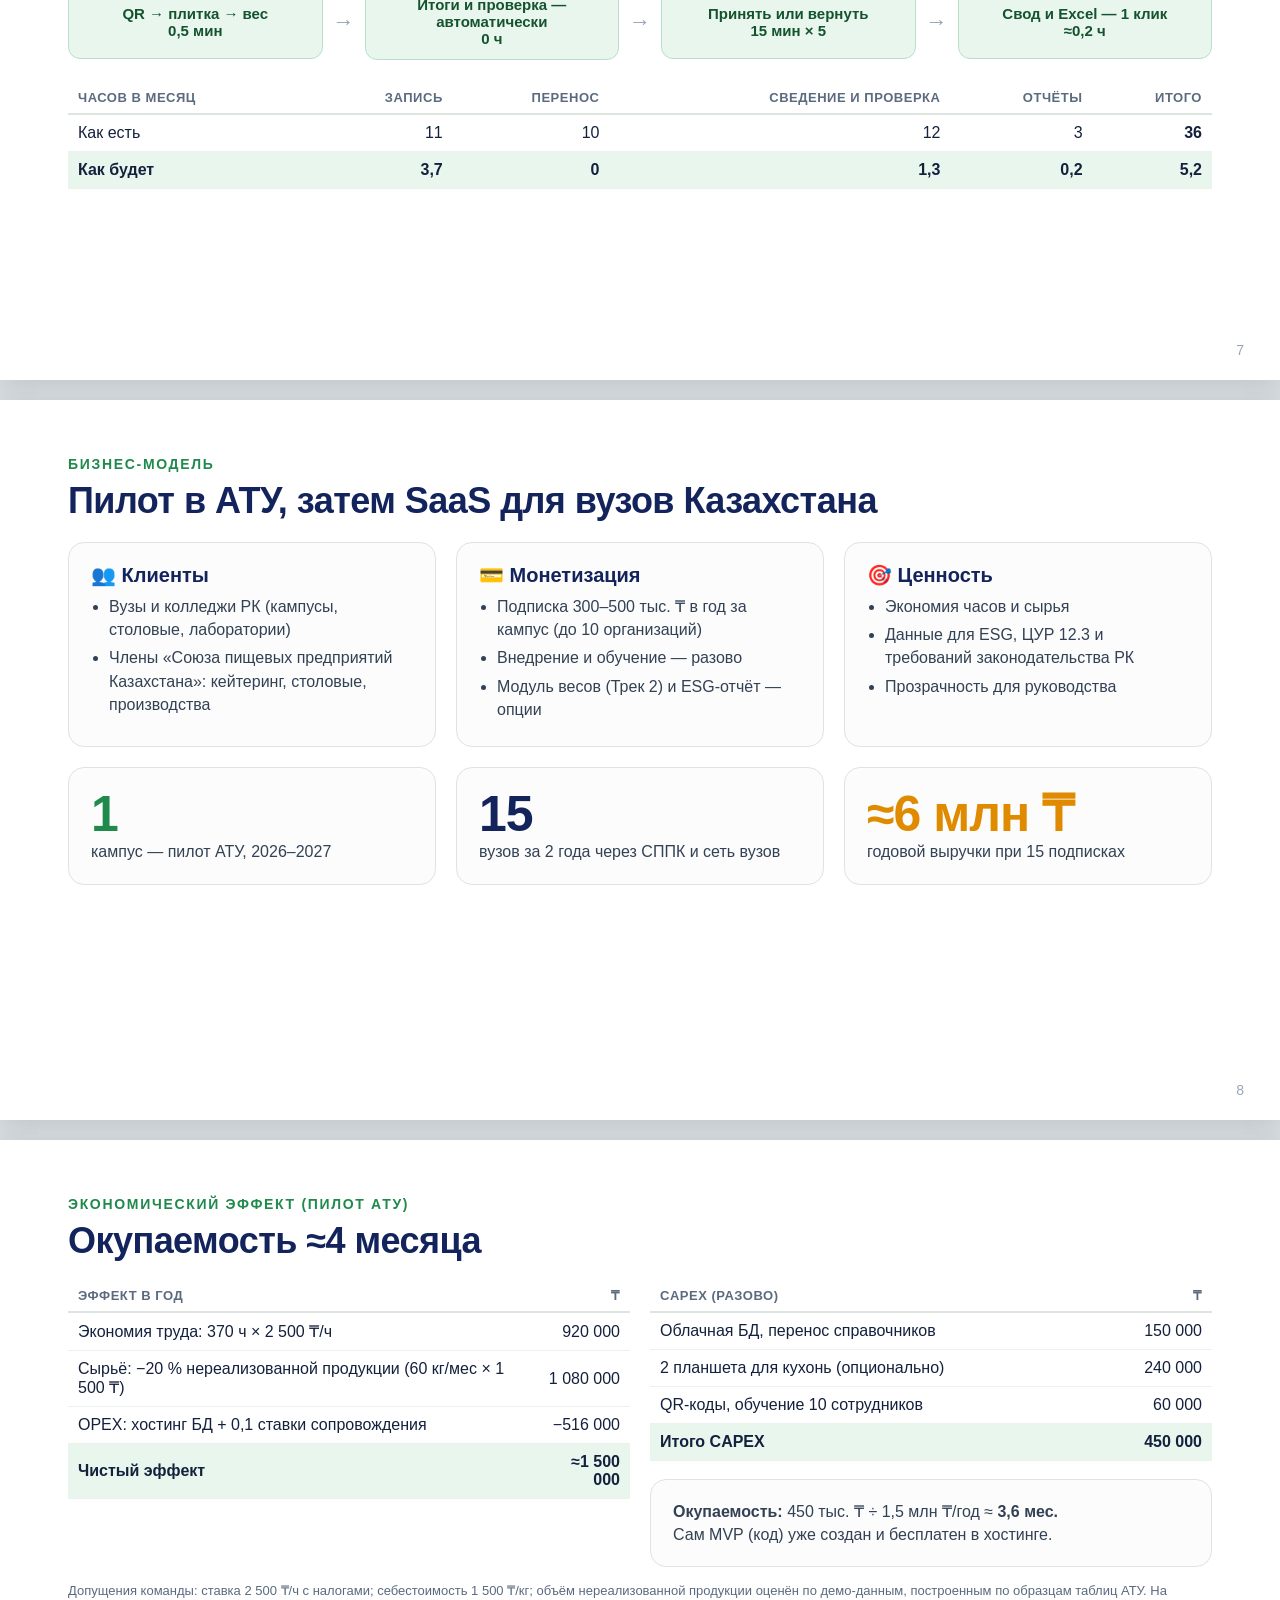
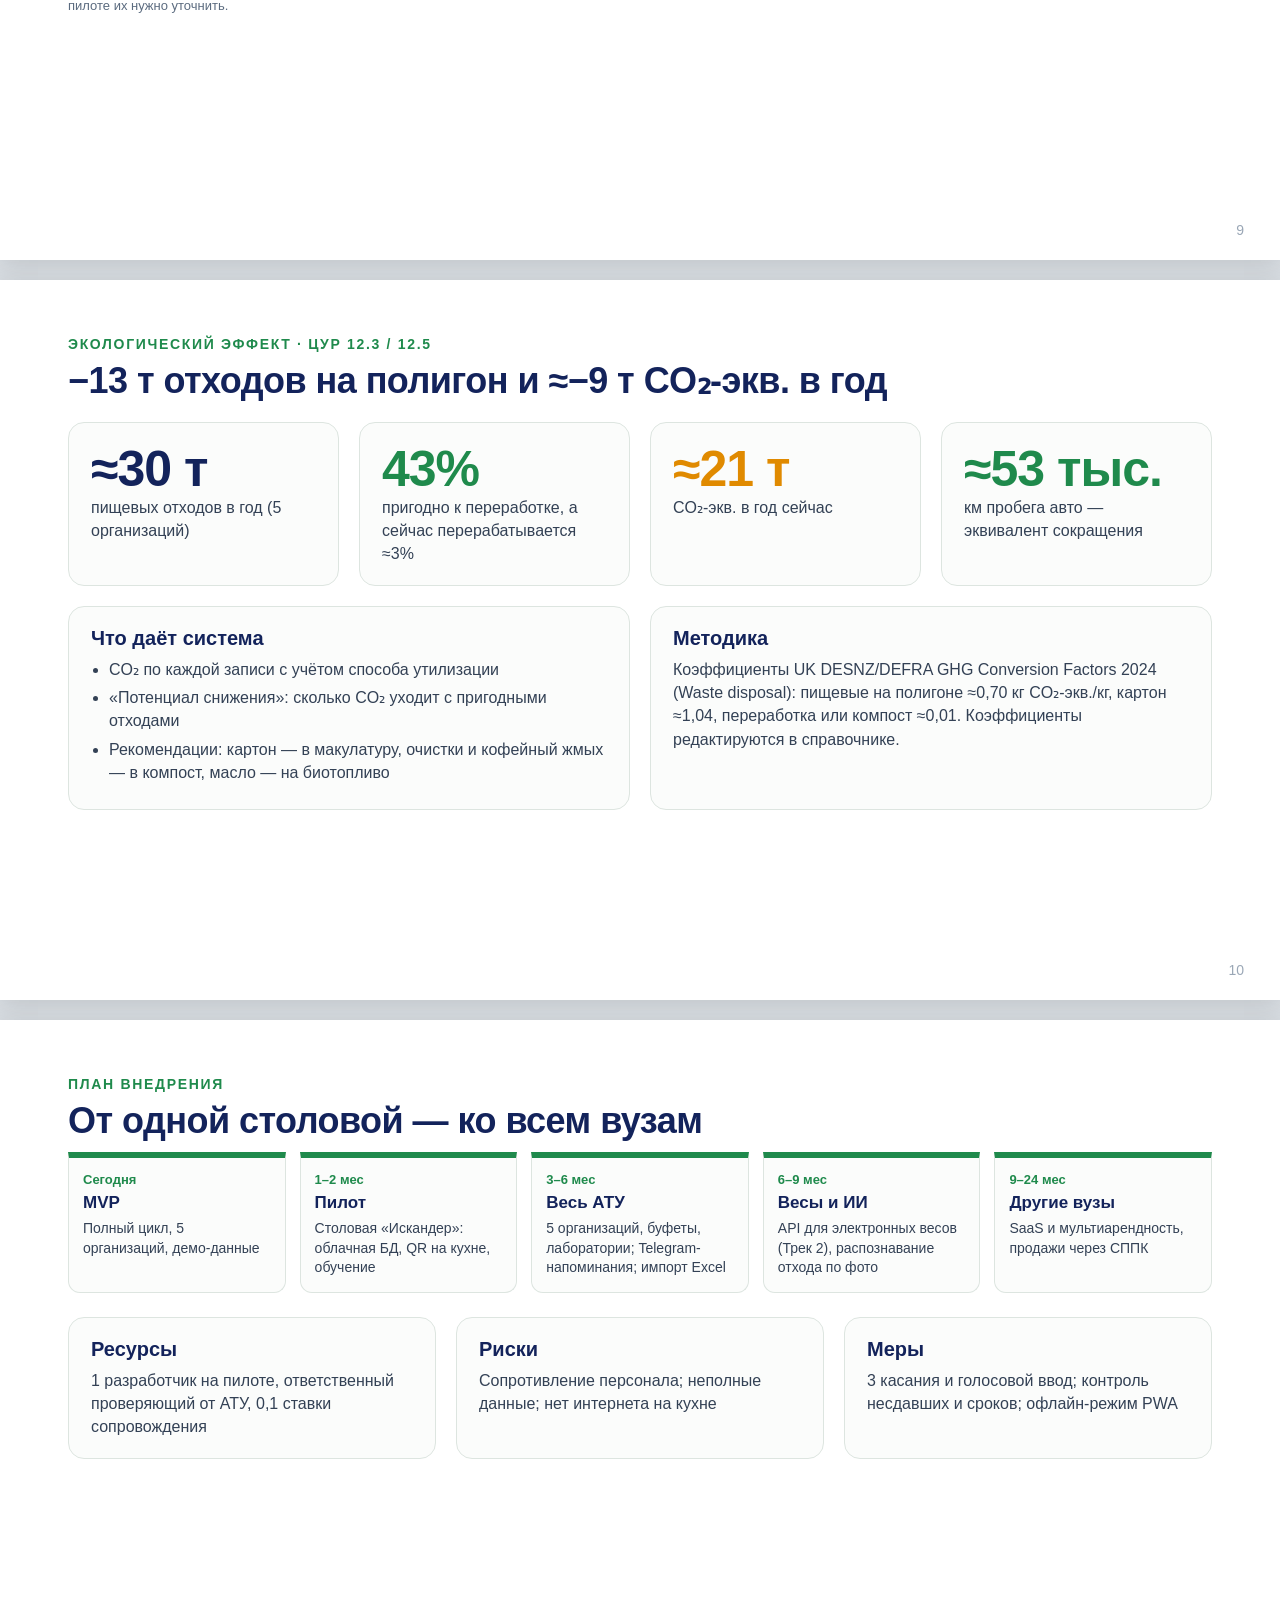
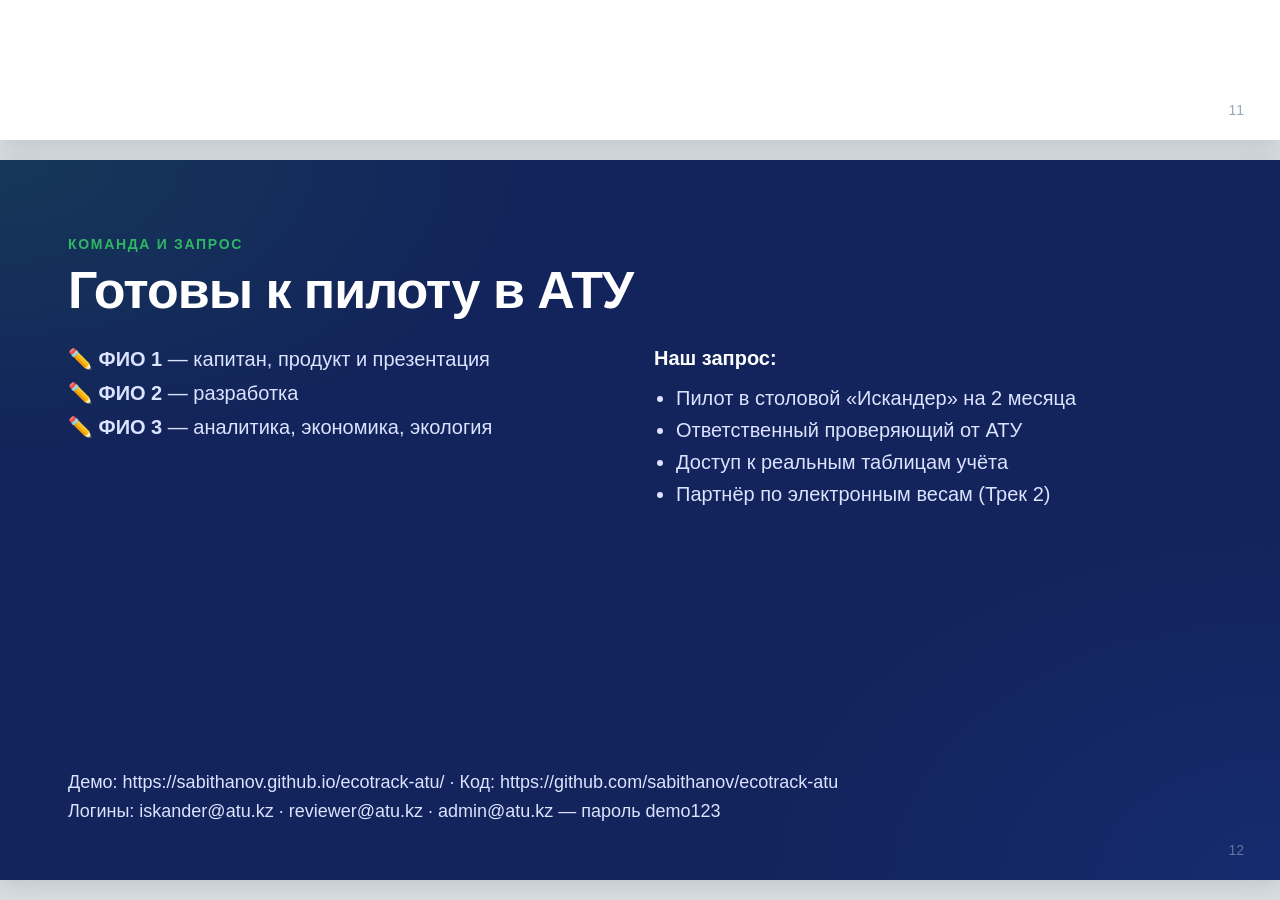
==== commit ca03fc4e: "Голосовой ввод нескольких записей, установка как приложение, презентация с экранами системы" ====
--- a/presentation/index.html
+++ b/presentation/index.html
@@ -124,9 +124,9 @@
   <div class="kicker">Технология и демо MVP</div>
   <h2>Работающий MVP: PWA + API с проверкой ролей</h2>
   <div class="grid" style="grid-template-columns: 250px 1fr; gap: 26px; margin-top: 14px">
-    <img class="shot" src="img/form.png" style="width:250px;height:500px;object-fit:cover;object-position:top" alt="Форма ввода">
-    <div>
-      <img class="shot" src="img/dashboard.png" style="width:100%;height:330px;object-fit:cover;object-position:top left" alt="Dashboard">
+    <img class="shot" src="img/screens/form.png" style="width:250px;height:500px;object-fit:cover;object-position:top" alt="Форма ввода">
+    <div>
+      <img class="shot" src="img/screens/dashboard.png" style="width:100%;height:330px;object-fit:cover;object-position:top left" alt="Dashboard">
       <div class="grid g3" style="margin-top:16px;gap:14px">
         <div class="card" style="padding:14px"><h3 style="font-size:16px">Стек</h3><p style="font-size:14px">PWA (HTML/CSS/JS, офлайн) + облако Supabase (PostgreSQL): смартфон и ноутбук синхронизируются за ~4 с. Chart.js, SheetJS, QR, голосовой ввод</p></div>
         <div class="card" style="padding:14px"><h3 style="font-size:16px">Безопасность</h3><p style="font-size:14px">Роли проверяются в слое API, пароли хранятся как солёный SHA-256; для пилота готова схема с RLS по ролям</p></div>
@@ -137,8 +137,28 @@
   <div class="foot">Демо: https://sabithanov.github.io/ecotrack-atu/ · логины: iskander@atu.kz / reviewer@atu.kz · пароль demo123</div>
 </section>
 
-<!-- 6. Как есть / как будет -->
+<!-- 6. Экраны: какую информацию даёт система -->
 <section class="slide" data-n="6">
+  <div class="kicker">Что видит пользователь</div>
+  <h2>Какую информацию даёт система</h2>
+  <div class="grid" style="grid-template-columns: 200px 1fr 1fr; gap: 18px; margin-top: 14px; align-items: start">
+    <div><img class="shot" src="img/screens/voice.png" style="width:200px;height:400px;object-fit:cover;object-position:top" alt=""><p class="note" style="margin-top:8px"><b>Повар:</b> голосом или 3 касаниями. Итоги дня и месяца, статус и комментарий проверяющего</p></div>
+    <div>
+      <img class="shot" src="img/screens/review.png" style="width:100%;height:205px;object-fit:cover;object-position:top left" alt="">
+      <p class="note" style="margin:6px 0 14px"><b>Проверяющий:</b> отчёт по образцу АТУ, масса, CO₂, «принять / вернуть», история</p>
+      <img class="shot" src="img/screens/nonsub.png" style="width:100%;height:150px;object-fit:cover;object-position:top left" alt="">
+      <p class="note" style="margin-top:6px"><b>Свод:</b> квартал в Excel, список тех, кто не сдал</p>
+    </div>
+    <div>
+      <img class="shot" src="img/screens/dashboard.png" style="width:100%;height:205px;object-fit:cover;object-position:top left" alt="">
+      <p class="note" style="margin:6px 0 14px"><b>Руководство:</b> масса, доля переработки, CO₂, динамика, сравнение организаций</p>
+      <img class="shot" src="img/screens/anomalies.png" style="width:100%;height:150px;object-fit:cover;object-position:top left" alt="">
+      <p class="note" style="margin-top:6px"><b>Аналитика:</b> отклонения +N %, рекомендации и экономия в ₸</p>
+    </div>
+  </div>
+</section>
+
+<!-- 6. Как есть / как будет --><section class="slide" data-n="7">
   <div class="kicker">Бизнес-процесс</div>
   <h2>«Как есть» → «как будет»: −86 % трудозатрат</h2>
   <p class="sub">5 организаций, ≈440 взвешиваний в месяц</p>
@@ -154,7 +174,7 @@
 </section>
 
 <!-- 7. Бизнес-модель -->
-<section class="slide" data-n="7">
+<section class="slide" data-n="8">
   <div class="kicker">Бизнес-модель</div>
   <h2>Пилот в АТУ, затем SaaS для вузов Казахстана</h2>
   <div class="grid g3" style="margin-top:20px">
@@ -170,7 +190,7 @@
 </section>
 
 <!-- 8. Экономический эффект -->
-<section class="slide" data-n="8">
+<section class="slide" data-n="9">
   <div class="kicker">Экономический эффект (пилот АТУ)</div>
   <h2>Окупаемость ≈4 месяца</h2>
   <div class="grid g2" style="margin-top:18px">
@@ -198,7 +218,7 @@
 </section>
 
 <!-- 9. Экологический эффект -->
-<section class="slide" data-n="9">
+<section class="slide" data-n="10">
   <div class="kicker">Экологический эффект · ЦУР 12.3 / 12.5</div>
   <h2>−13 т отходов на полигон и ≈−9 т CO₂-экв. в год</h2>
   <div class="grid g4" style="margin:20px 0">
@@ -214,7 +234,7 @@
 </section>
 
 <!-- 10. План внедрения -->
-<section class="slide" data-n="10">
+<section class="slide" data-n="11">
   <div class="kicker">План внедрения</div>
   <h2>От одной столовой — ко всем вузам</h2>
   <div class="timeline">
@@ -232,7 +252,7 @@
 </section>
 
 <!-- 11. Команда и запрос -->
-<section class="slide title" data-n="11">
+<section class="slide title" data-n="12">
   <div class="kicker" style="margin-top:20px">Команда и запрос</div>
   <h1 style="margin-top:6px;font-size:52px">Готовы к пилоту в АТУ</h1>
   <div class="grid g2" style="margin-top:22px;gap:28px">
@@ -254,5 +274,11 @@
   <div class="meta">Демо: https://sabithanov.github.io/ecotrack-atu/ · Код: https://github.com/sabithanov/ecotrack-atu<br>Логины: iskander@atu.kz · reviewer@atu.kz · admin@atu.kz — пароль demo123</div>
 </section>
 
+<script>
+  (function () { // ?n=5 — показать только один слайд (для экспорта в PNG)
+    var n = +new URLSearchParams(location.search).get('n');
+    if (n) { document.body.style.background = '#fff'; document.querySelectorAll('.slide').forEach(function (s, i) { if (i + 1 !== n) s.remove(); else s.style.margin = '0'; }); }
+  })();
+</script>
 </body>
 </html>
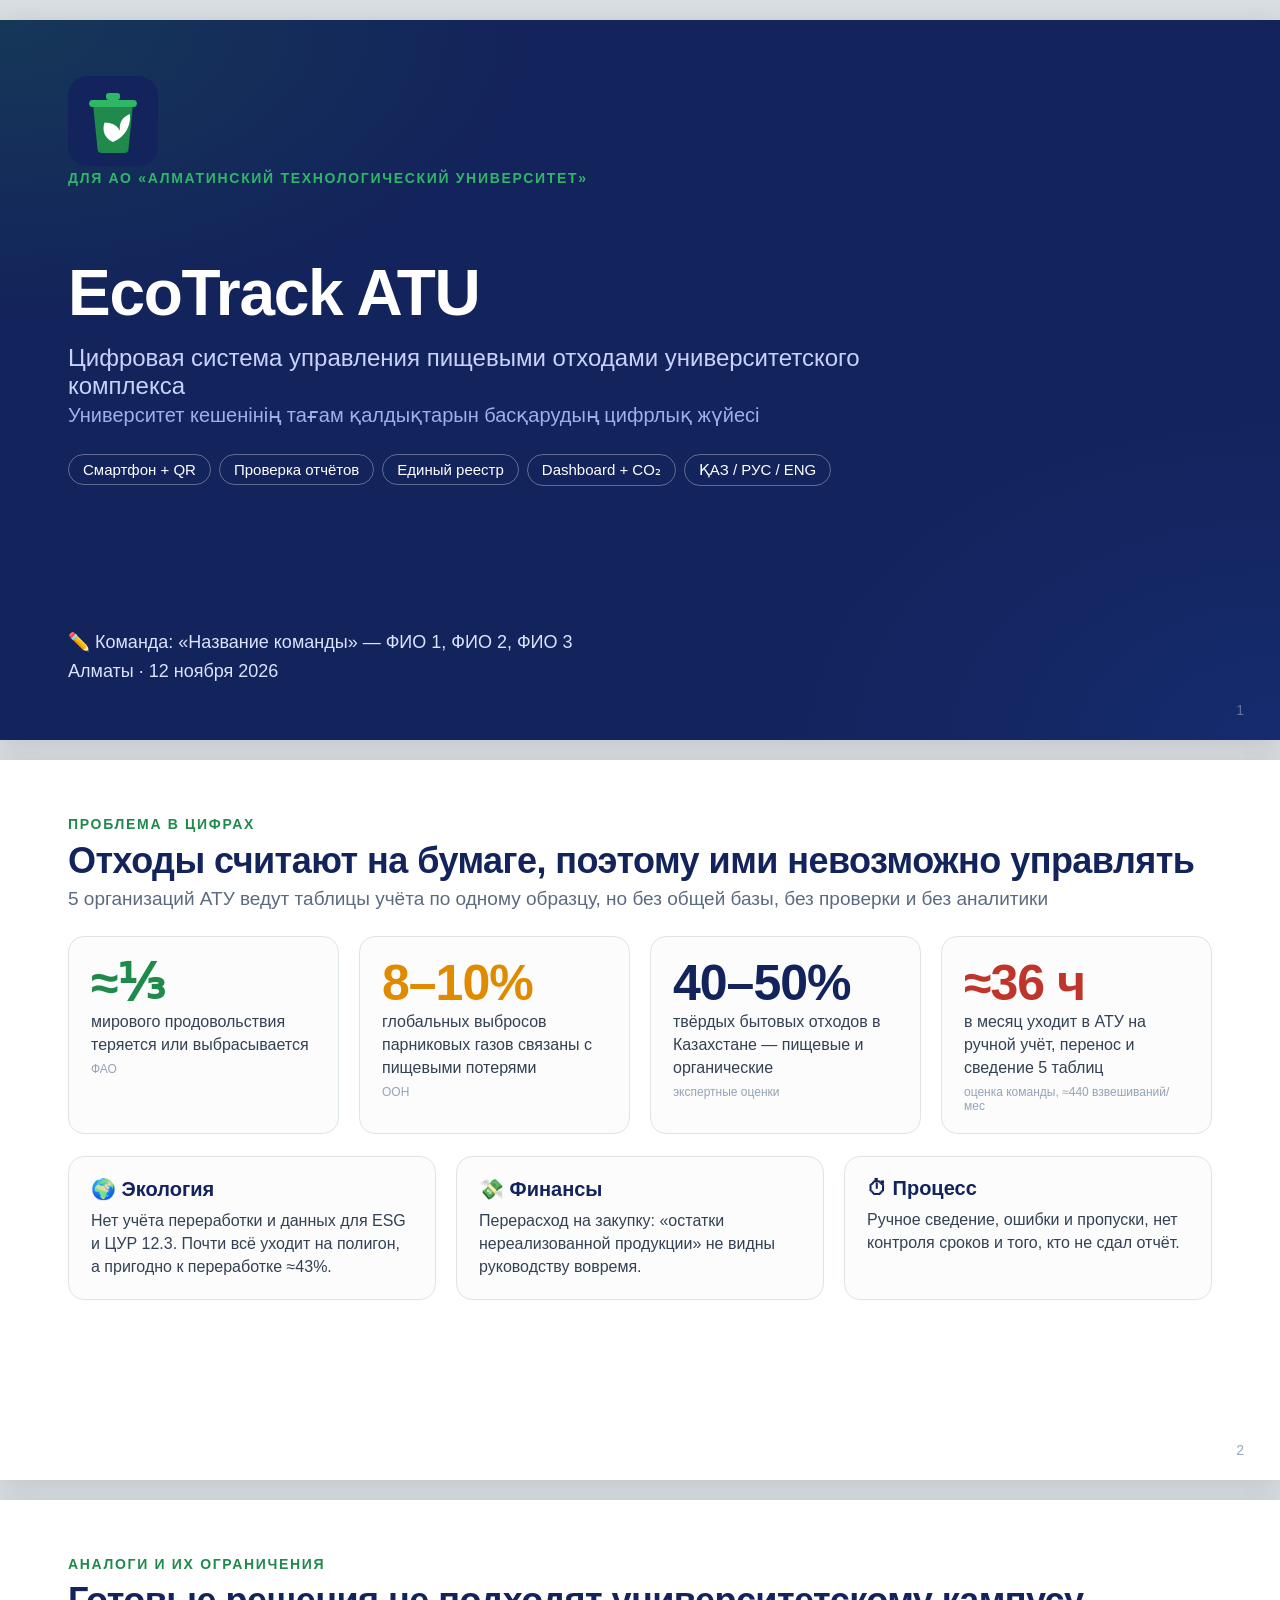
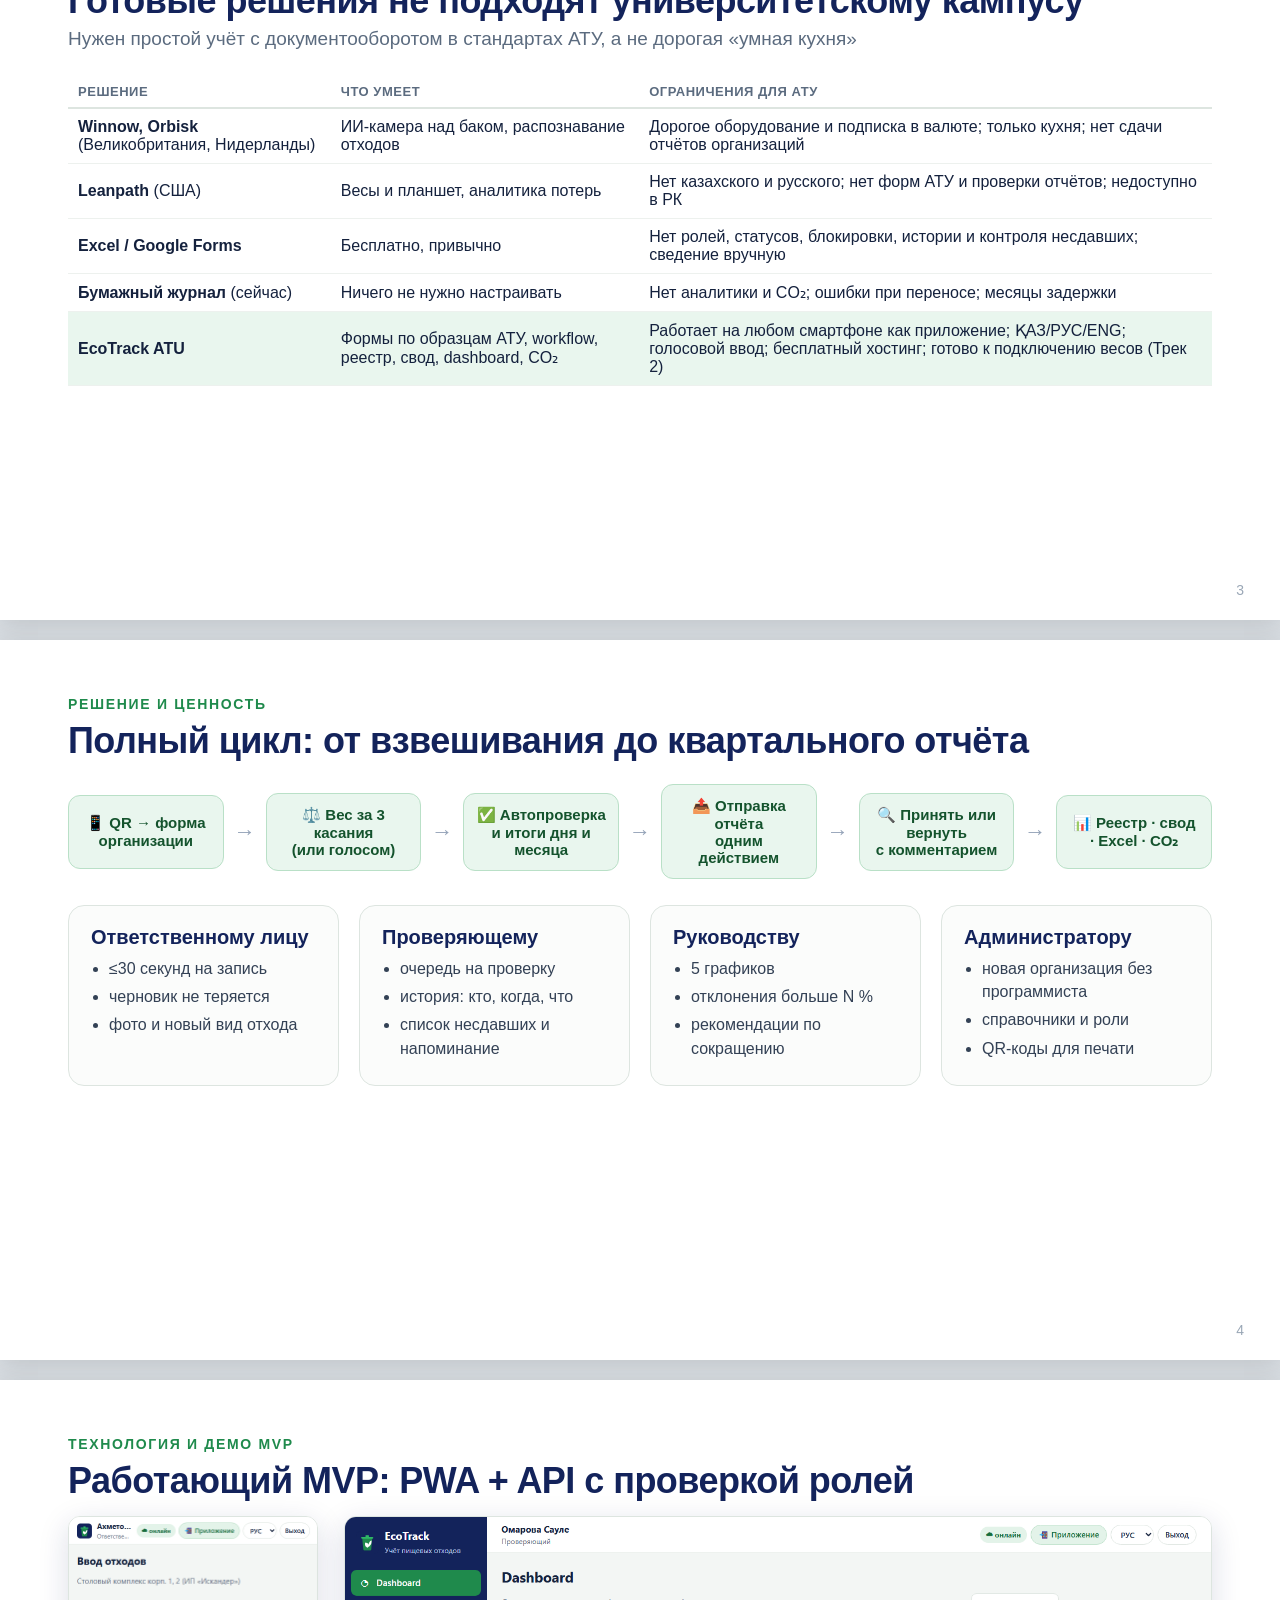
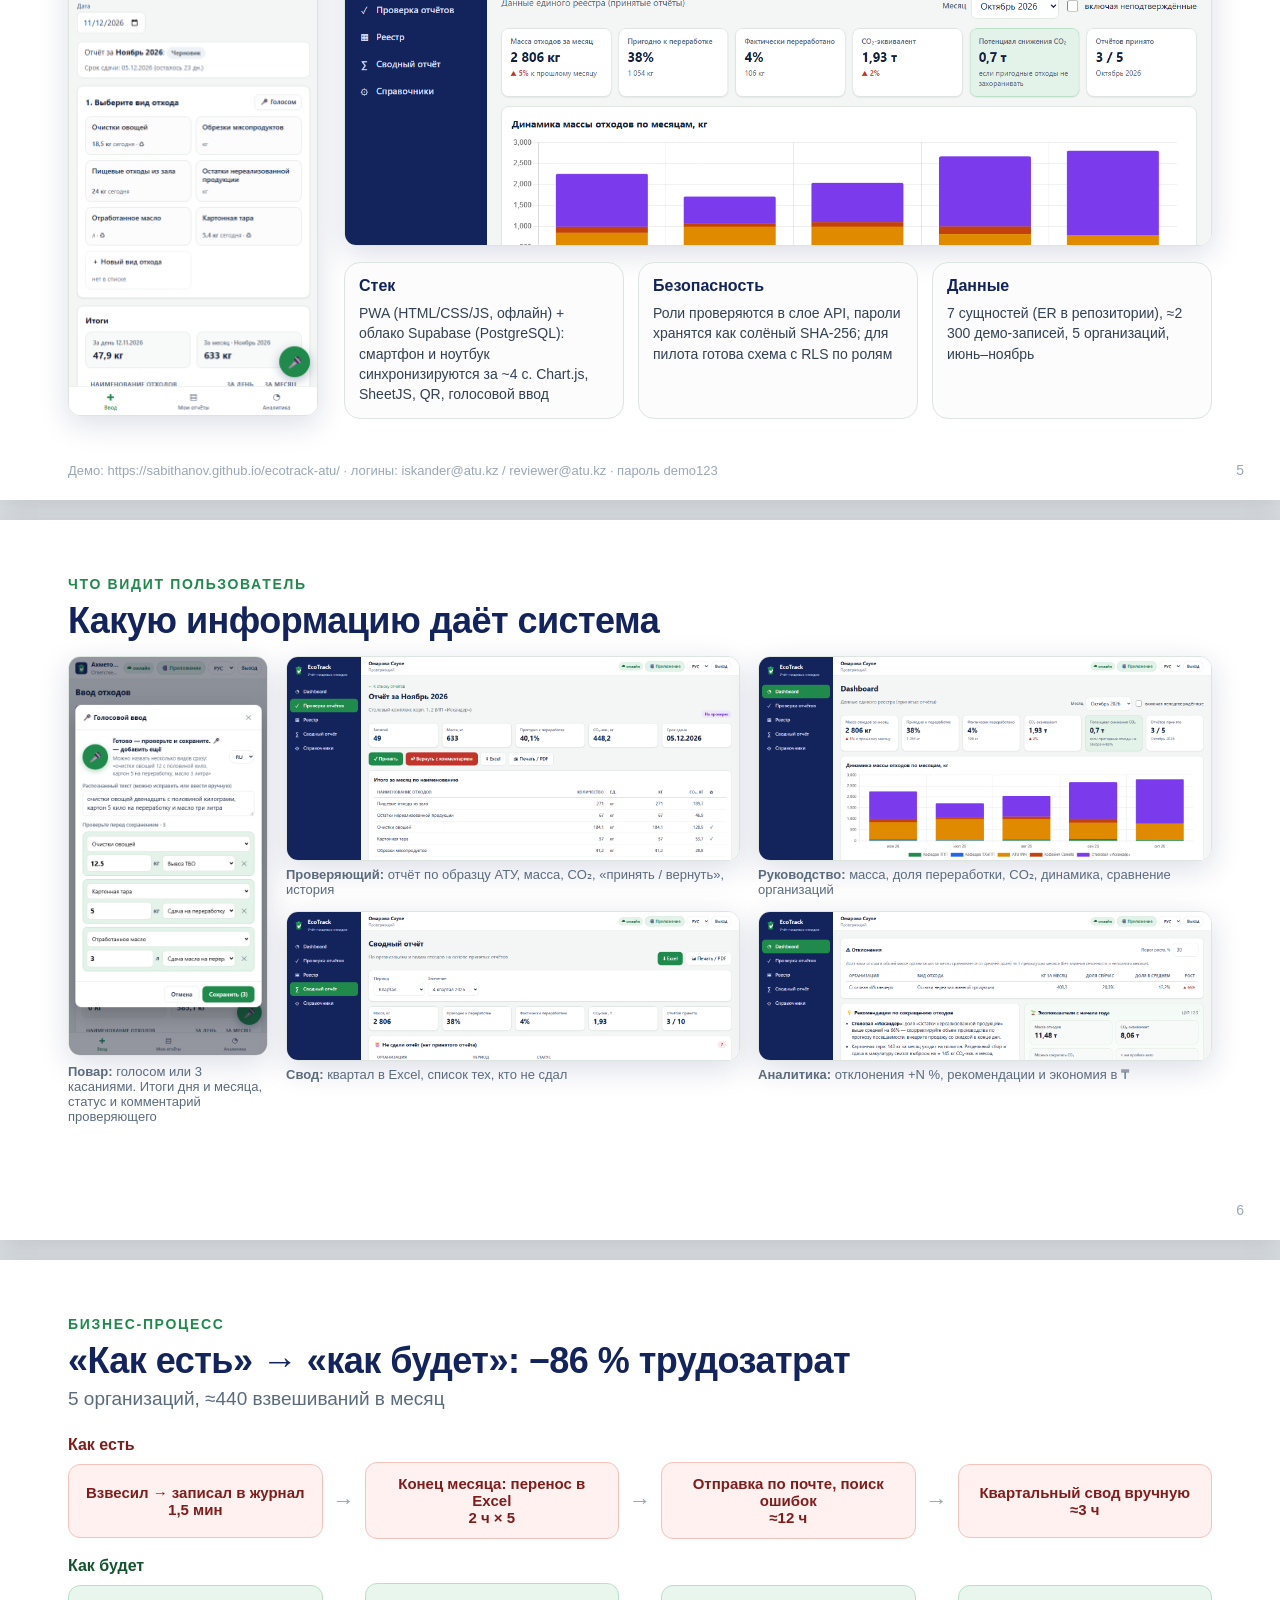
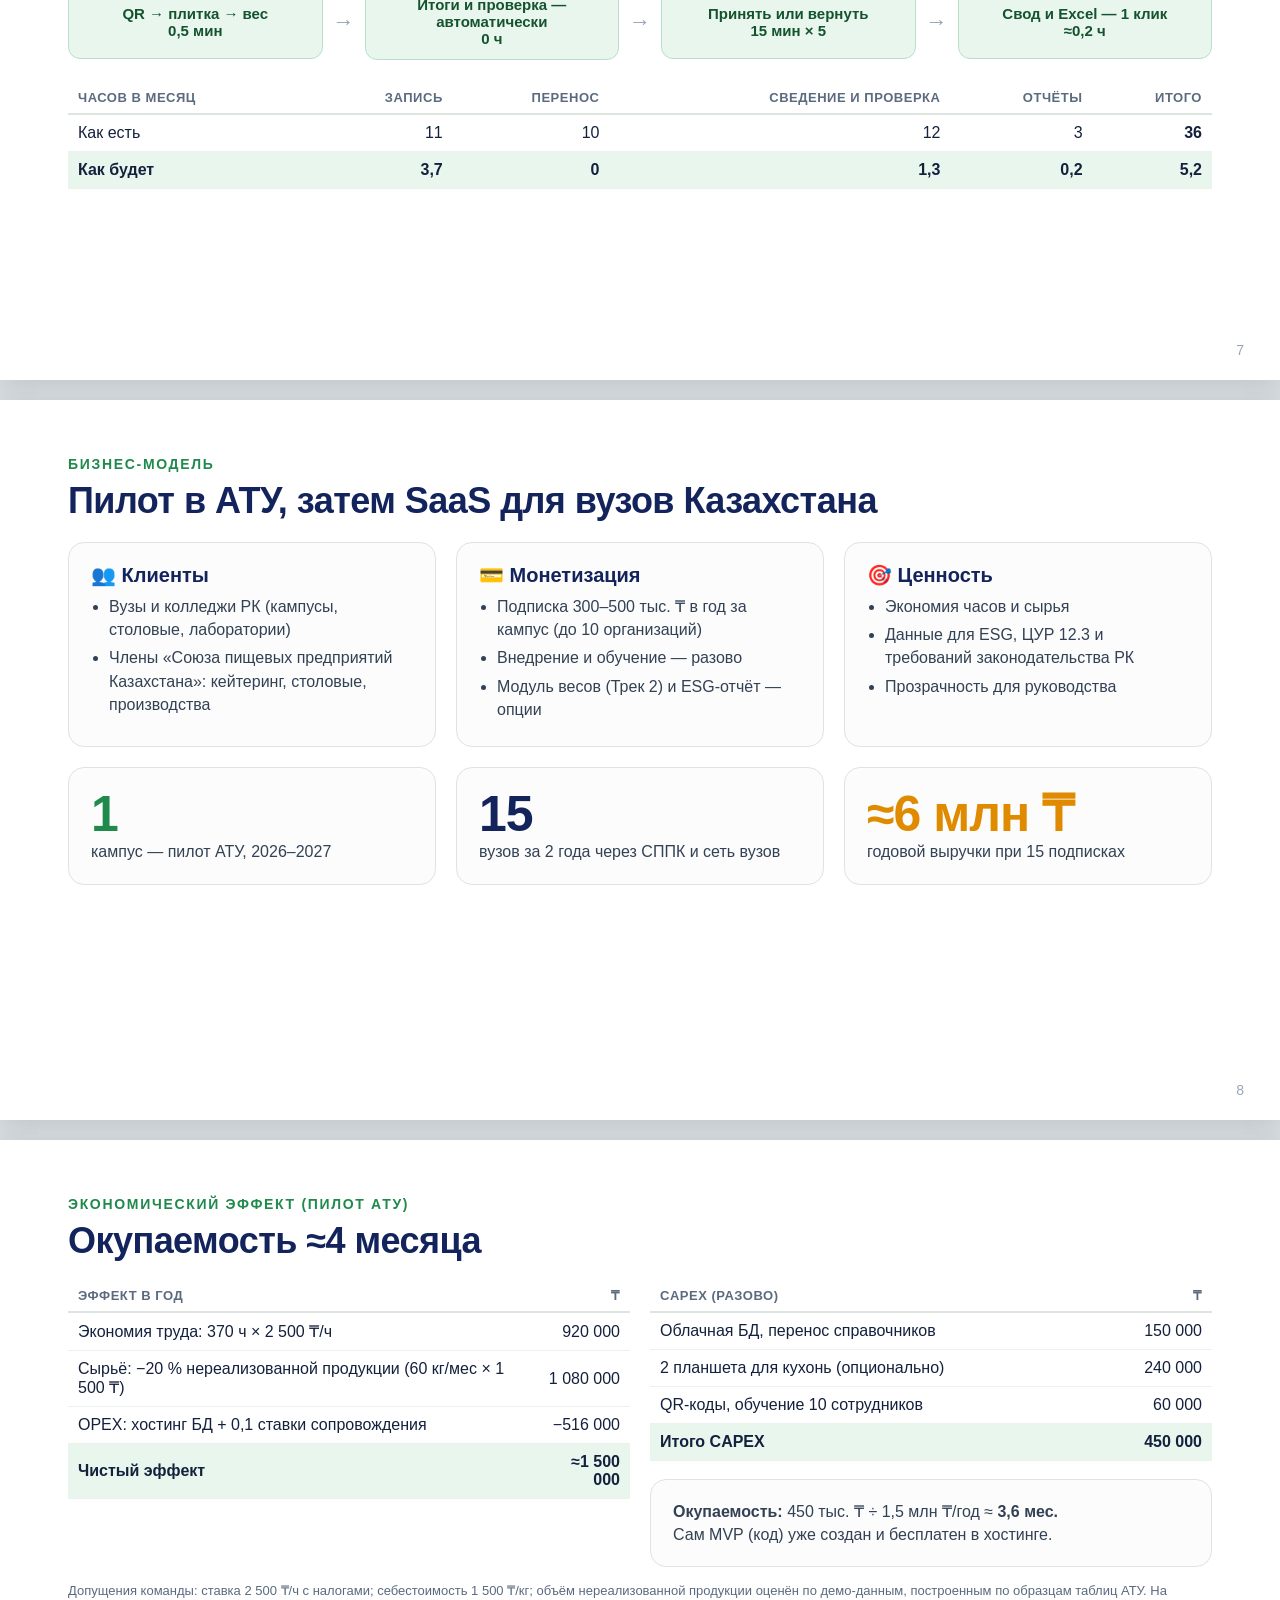
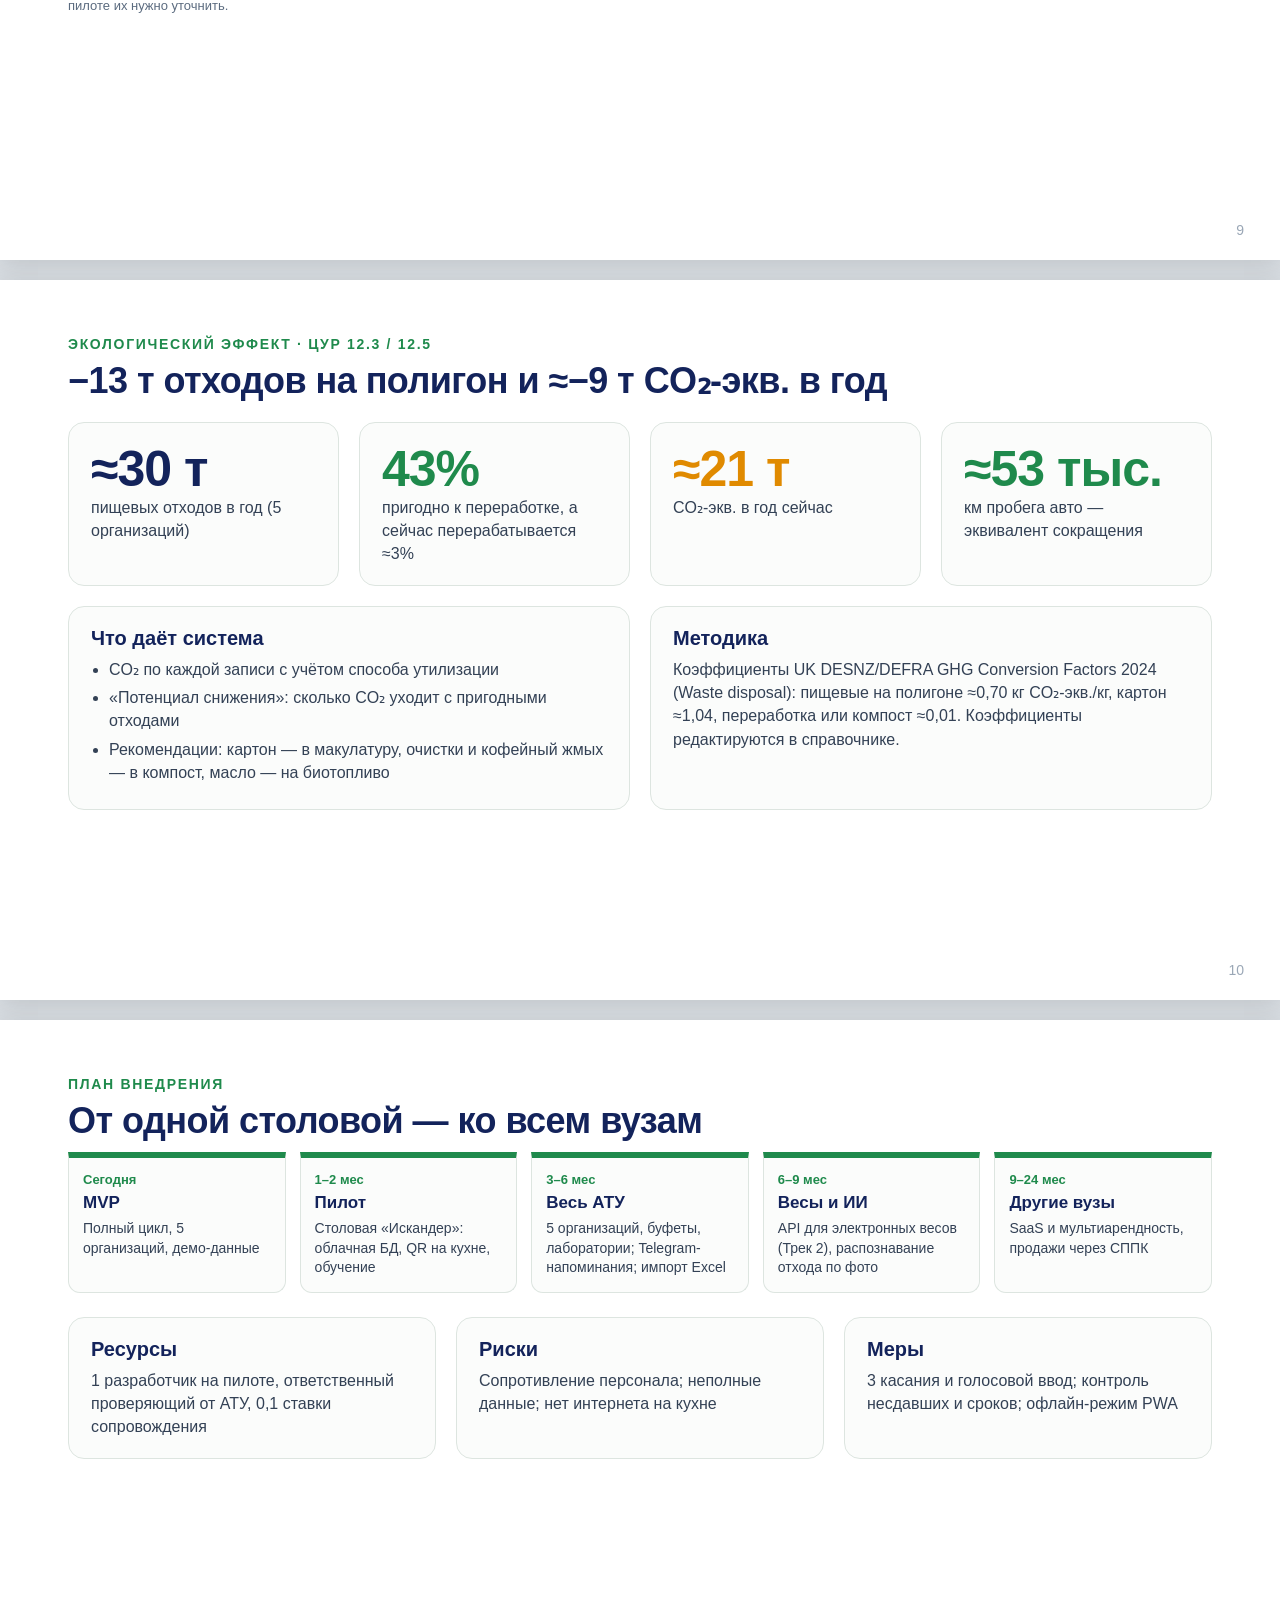
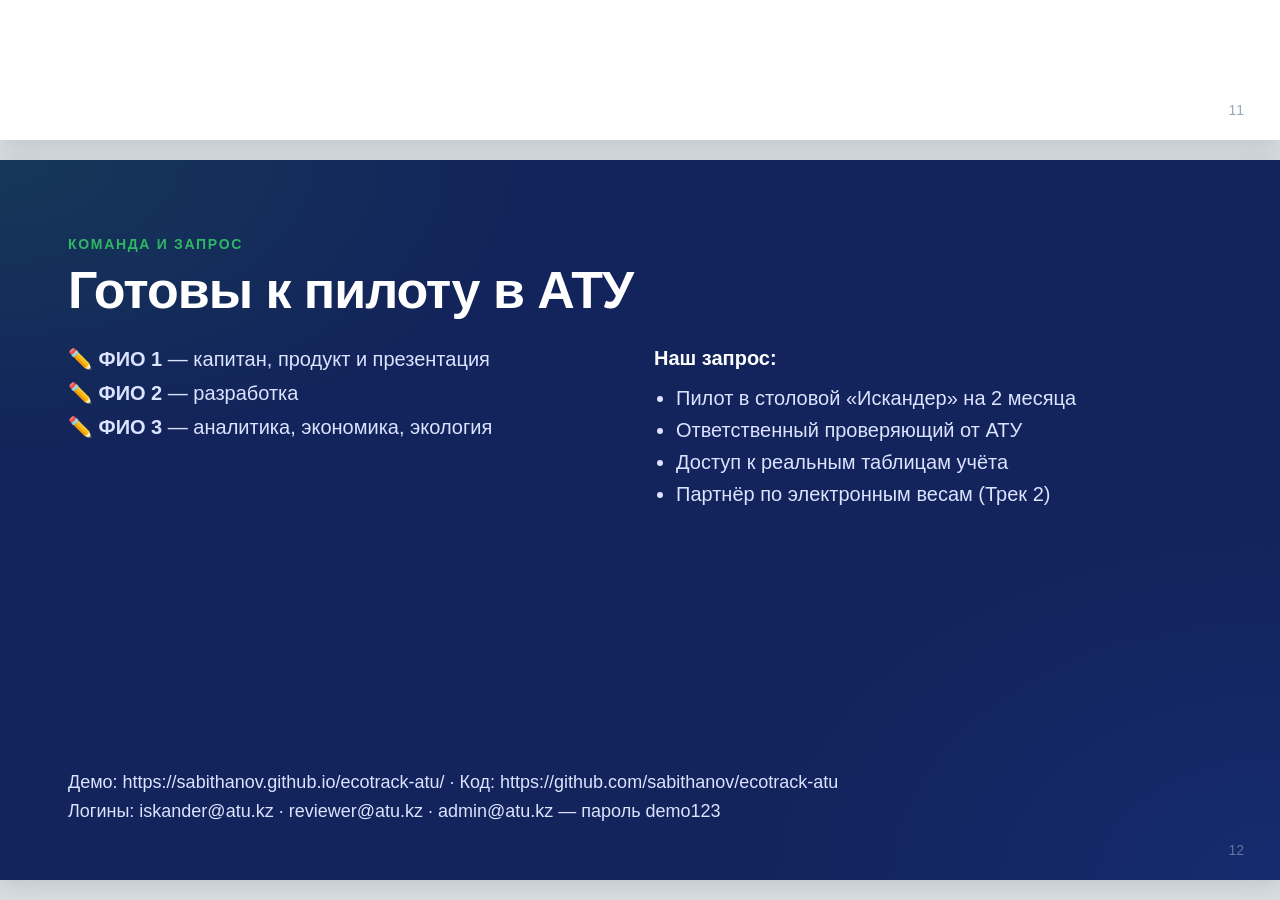
==== commit 5eb84afd: "Английский интерфейс, без упоминаний хакатона в приложении, казахские версии презентаций" ====
--- a/presentation/index.html
+++ b/presentation/index.html
@@ -59,10 +59,10 @@
 <!-- 1. Титульный -->
 <section class="slide title" data-n="1">
   <img class="logo" src="../assets/icon.svg" alt="">
-  <div class="kicker">Хакатон ATU «Smart Food Industries» · Трек 1</div>
+  <div class="kicker">Для АО «Алматинский технологический университет»</div>
   <h1>EcoTrack ATU</h1>
   <p class="sub">Цифровая система управления пищевыми отходами университетского комплекса<br><span style="color:#9fb0e8;font-size:20px">Университет кешенінің тағам қалдықтарын басқарудың цифрлық жүйесі</span></p>
-  <div style="margin-top:26px"><span class="badge">Смартфон + QR</span><span class="badge">Проверка отчётов</span><span class="badge">Единый реестр</span><span class="badge">Dashboard + CO₂</span><span class="badge">ҚАЗ / РУС</span></div>
+  <div style="margin-top:26px"><span class="badge">Смартфон + QR</span><span class="badge">Проверка отчётов</span><span class="badge">Единый реестр</span><span class="badge">Dashboard + CO₂</span><span class="badge">ҚАЗ / РУС / ENG</span></div>
   <div class="meta">✏️ Команда: «Название команды» — ФИО 1, ФИО 2, ФИО 3<br>Алматы · 12 ноября 2026</div>
 </section>
 
@@ -95,7 +95,7 @@
     <tr><td><b>Leanpath</b> (США)</td><td>Весы и планшет, аналитика потерь</td><td>Нет казахского и русского; нет форм АТУ и проверки отчётов; недоступно в РК</td></tr>
     <tr><td><b>Excel / Google Forms</b></td><td>Бесплатно, привычно</td><td>Нет ролей, статусов, блокировки, истории и контроля несдавших; сведение вручную</td></tr>
     <tr><td><b>Бумажный журнал</b> (сейчас)</td><td>Ничего не нужно настраивать</td><td>Нет аналитики и CO₂; ошибки при переносе; месяцы задержки</td></tr>
-    <tr style="background:#e9f6ee"><td><b>EcoTrack ATU</b></td><td>Формы по образцам АТУ, workflow, реестр, свод, dashboard, CO₂</td><td>Работает на любом смартфоне; ҚАЗ/РУС; бесплатный хостинг; готово к подключению весов (Трек 2)</td></tr>
+    <tr style="background:#e9f6ee"><td><b>EcoTrack ATU</b></td><td>Формы по образцам АТУ, workflow, реестр, свод, dashboard, CO₂</td><td>Работает на любом смартфоне как приложение; ҚАЗ/РУС/ENG; голосовой ввод; бесплатный хостинг; готово к подключению весов (Трек 2)</td></tr>
   </table>
 </section>
 
